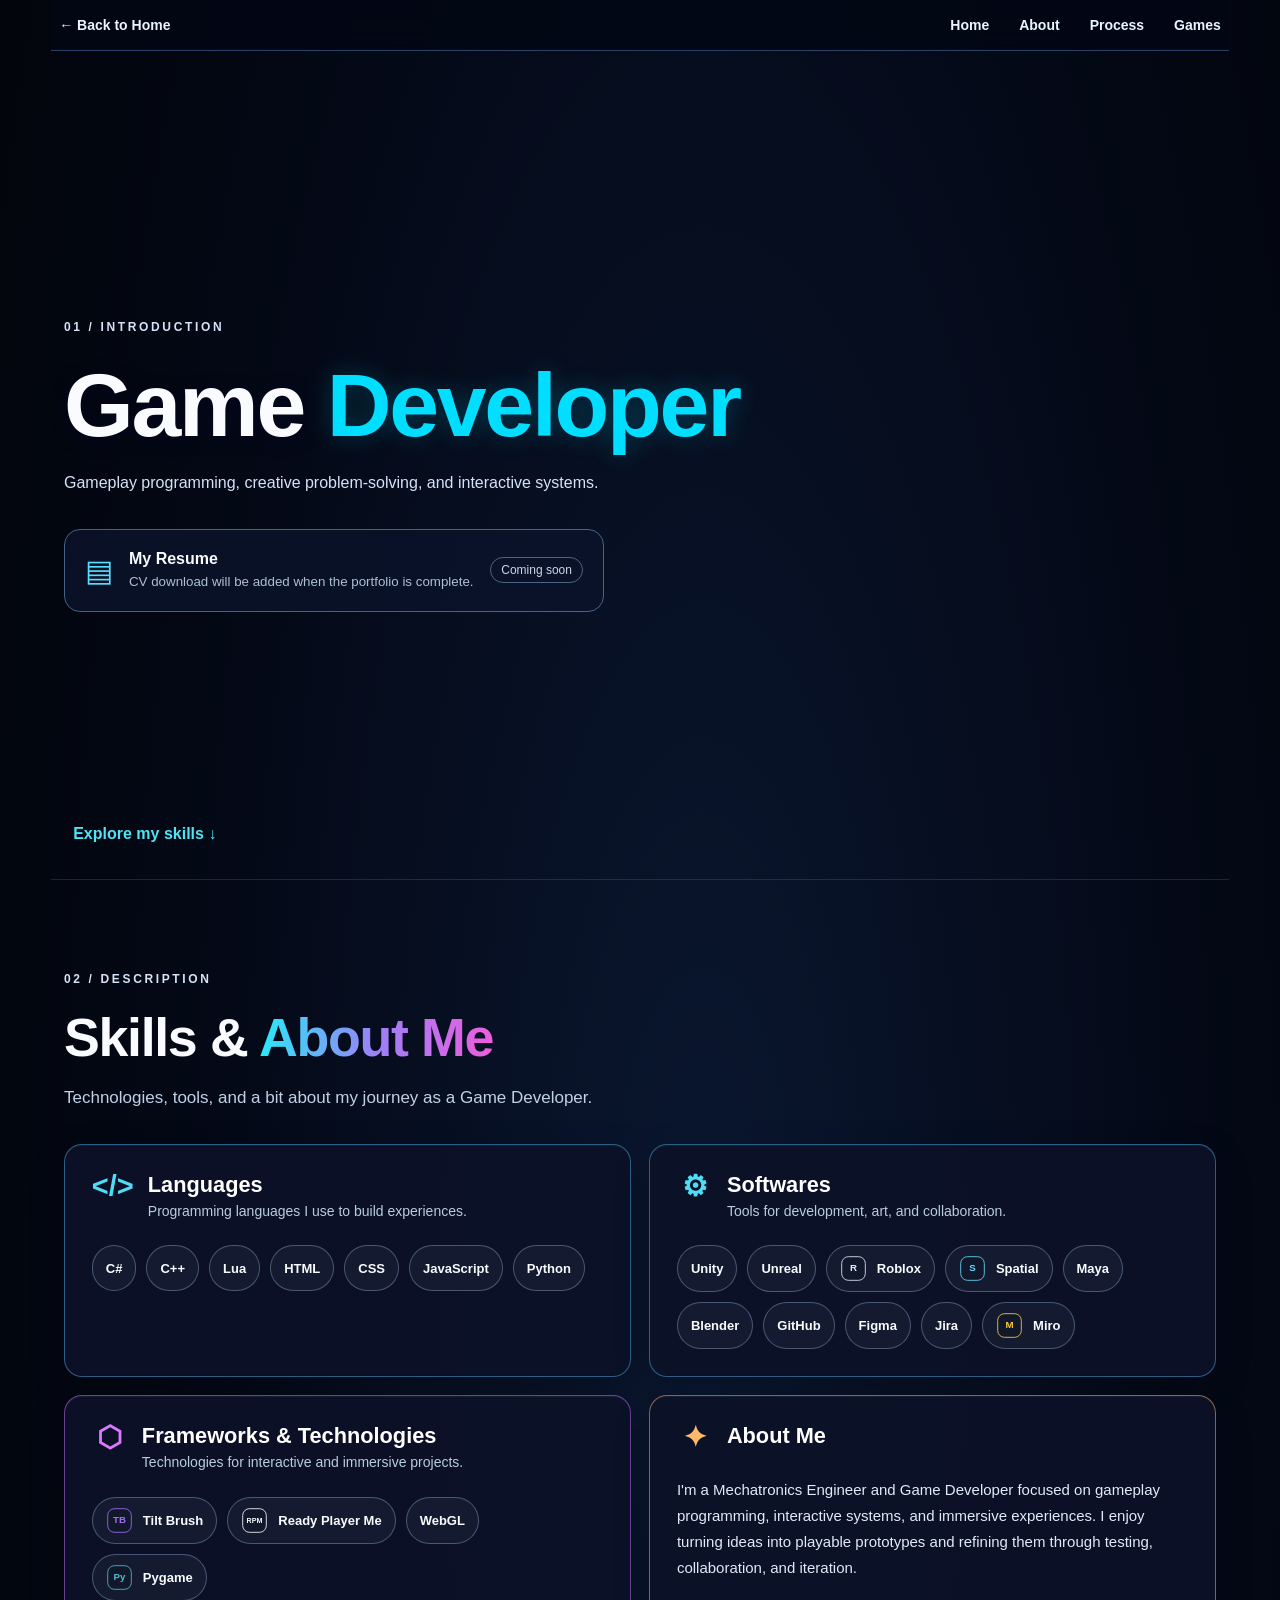
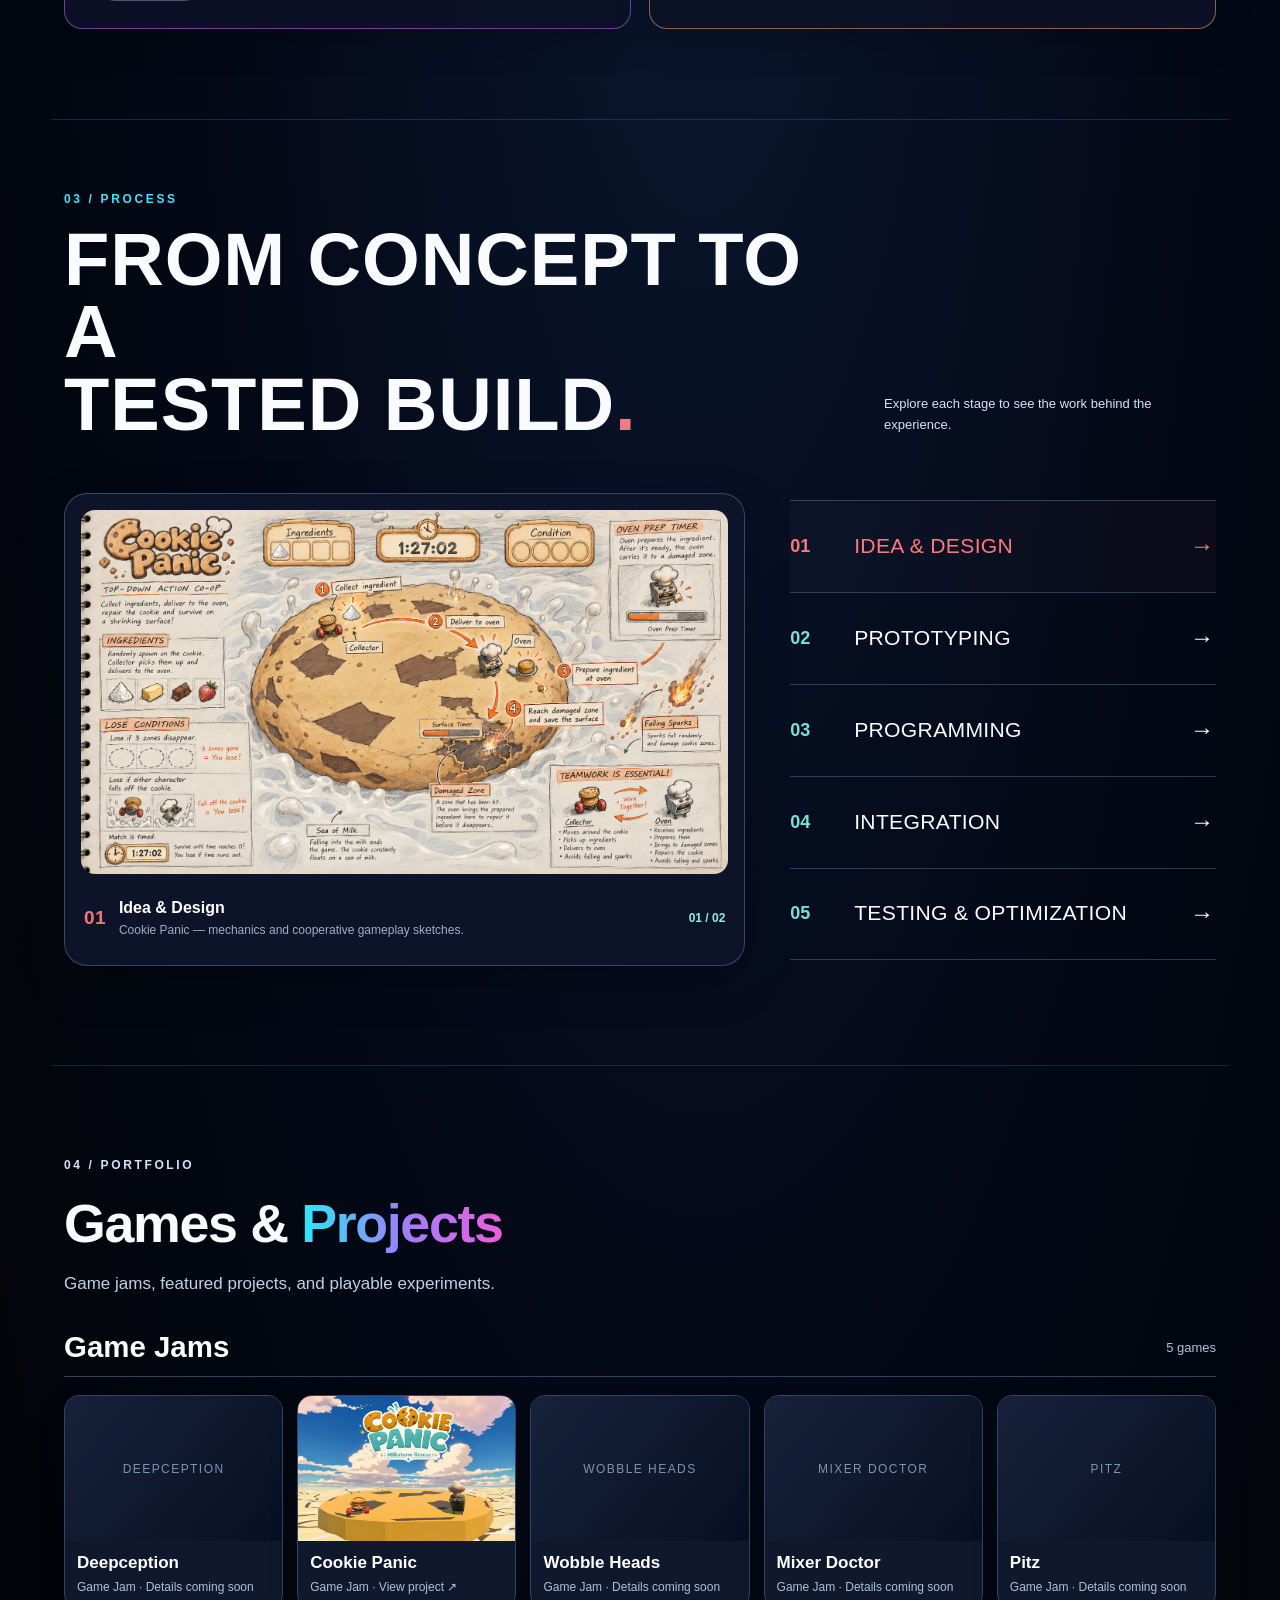
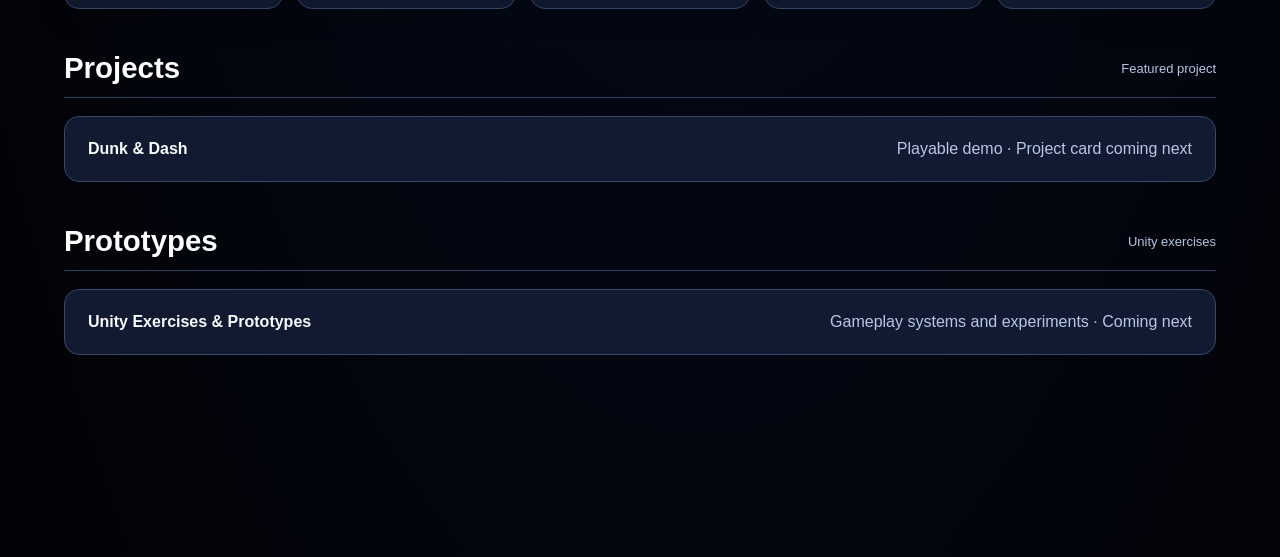
==== game-developer.html @ 6ed49418 "Update games screen" ====
<!doctype html>
<html lang="en"><head>
<meta charset="utf-8"><meta name="viewport" content="width=device-width,initial-scale=1">
<meta name="theme-color" content="#040917"><meta name="description" content="Hamid Riba – game development portfolio, skills and process.">
<title>Game Developer | Hamid Riba</title>
<link rel="stylesheet" href="styles.css">
<link rel="stylesheet" href="game-glitch.css">
<link rel="stylesheet" href="game-sections.css">
<link rel="stylesheet" href="process-showcase.css">
<script defer src="game-glitch.js"></script>
<script defer src="game-sections.js"></script>
<script defer src="process-showcase.js"></script>
<link rel="stylesheet" href="games-modal.css">
<script defer src="games-modal.js"></script>
</head><body class="inner-page game-page">
<canvas id="game-glitch" aria-hidden="true"></canvas>
<main class="inner-container game-inner">
<nav class="game-topnav" aria-label="Page navigation">
<a class="game-back" href="index.html">← Back to Home</a>
<div class="game-topnav-links"><a href="#intro">Home</a><a href="#description">About</a><a href="#process">Process</a><a href="#games">Games</a></div>
</nav>
<section class="game-panel game-intro" id="intro" aria-labelledby="intro-heading">
<div class="reveal"><p class="section-overline">01 / INTRODUCTION</p><h1 id="intro-heading">Game <span class="name-first">Developer</span></h1>
<p>Gameplay programming, creative problem-solving, and interactive systems.</p>
<div class="cv-placeholder" aria-label="Resume coming soon"><span class="cv-icon" aria-hidden="true">▤</span><div><strong>My Resume</strong><small>CV download will be added when the portfolio is complete.</small></div><span class="cv-coming">Coming soon</span></div>
</div><a class="continue-link" href="#description">Explore my skills <span aria-hidden="true">↓</span></a>
</section>
<section class="game-panel game-description" id="description" aria-labelledby="skills-heading">
<div class="section-heading reveal"><p class="section-overline">02 / DESCRIPTION</p><h2 id="skills-heading">Skills &amp; <span>About Me</span></h2><p>Technologies, tools, and a bit about my journey as a Game Developer.</p></div>
<div class="skills-grid">
<article class="skills-card accent-cyan reveal"><header><span class="skills-card-symbol" aria-hidden="true">&lt;/&gt;</span><div><h3>Languages</h3><p>Programming languages I use to build experiences.</p></div></header><div class="skills-chips"><div class="skill-chip"><img loading="lazy" alt="" src="https://cdn.jsdelivr.net/gh/devicons/devicon@latest/icons/csharp/csharp-original.svg" onerror="this.style.display='none'"/><span>C#</span></div>
<div class="skill-chip"><img loading="lazy" alt="" src="https://cdn.jsdelivr.net/gh/devicons/devicon@latest/icons/cplusplus/cplusplus-original.svg" onerror="this.style.display='none'"/><span>C++</span></div>
<div class="skill-chip"><img loading="lazy" alt="" src="https://cdn.jsdelivr.net/gh/devicons/devicon@latest/icons/lua/lua-original.svg" onerror="this.style.display='none'"/><span>Lua</span></div>
<div class="skill-chip"><img loading="lazy" alt="" src="https://cdn.jsdelivr.net/gh/devicons/devicon@latest/icons/html5/html5-original.svg" onerror="this.style.display='none'"/><span>HTML</span></div>
<div class="skill-chip"><img loading="lazy" alt="" src="https://cdn.jsdelivr.net/gh/devicons/devicon@latest/icons/css3/css3-original.svg" onerror="this.style.display='none'"/><span>CSS</span></div>
<div class="skill-chip"><img loading="lazy" alt="" src="https://cdn.jsdelivr.net/gh/devicons/devicon@latest/icons/javascript/javascript-original.svg" onerror="this.style.display='none'"/><span>JavaScript</span></div>
<div class="skill-chip"><img loading="lazy" alt="" src="https://cdn.jsdelivr.net/gh/devicons/devicon@latest/icons/python/python-original.svg" onerror="this.style.display='none'"/><span>Python</span></div></div></article>
<article class="skills-card accent-blue reveal"><header><span class="skills-card-symbol" aria-hidden="true">⚙</span><div><h3>Softwares</h3><p>Tools for development, art, and collaboration.</p></div></header><div class="skills-chips"><div class="skill-chip"><img loading="lazy" alt="" src="https://cdn.jsdelivr.net/gh/devicons/devicon@latest/icons/unity/unity-original.svg" onerror="this.style.display='none'"/><span>Unity</span></div>
<div class="skill-chip"><img loading="lazy" alt="" src="https://cdn.jsdelivr.net/gh/devicons/devicon@latest/icons/unrealengine/unrealengine-original.svg" onerror="this.style.display='none'"/><span>Unreal</span></div>
<div class="skill-chip"><img loading="lazy" alt="" src="assets/skill-icons/roblox.svg" onerror="this.style.display='none'"/><span>Roblox</span></div>
<div class="skill-chip"><img loading="lazy" alt="" src="assets/skill-icons/spatial.svg" onerror="this.style.display='none'"/><span>Spatial</span></div>
<div class="skill-chip"><img loading="lazy" alt="" src="https://cdn.jsdelivr.net/gh/devicons/devicon@latest/icons/maya/maya-original.svg" onerror="this.style.display='none'"/><span>Maya</span></div>
<div class="skill-chip"><img loading="lazy" alt="" src="https://cdn.jsdelivr.net/gh/devicons/devicon@latest/icons/blender/blender-original.svg" onerror="this.style.display='none'"/><span>Blender</span></div>
<div class="skill-chip"><img loading="lazy" alt="" src="https://cdn.jsdelivr.net/gh/devicons/devicon@latest/icons/github/github-original.svg" onerror="this.style.display='none'"/><span>GitHub</span></div>
<div class="skill-chip"><img loading="lazy" alt="" src="https://cdn.jsdelivr.net/gh/devicons/devicon@latest/icons/figma/figma-original.svg" onerror="this.style.display='none'"/><span>Figma</span></div>
<div class="skill-chip"><img loading="lazy" alt="" src="https://cdn.jsdelivr.net/gh/devicons/devicon@latest/icons/jira/jira-original.svg" onerror="this.style.display='none'"/><span>Jira</span></div>
<div class="skill-chip"><img loading="lazy" alt="" src="assets/skill-icons/miro.svg" onerror="this.style.display='none'"/><span>Miro</span></div></div></article>
<article class="skills-card accent-purple reveal"><header><span class="skills-card-symbol" aria-hidden="true">⬡</span><div><h3>Frameworks &amp; Technologies</h3><p>Technologies for interactive and immersive projects.</p></div></header><div class="skills-chips"><div class="skill-chip"><img loading="lazy" alt="" src="assets/skill-icons/tilt-brush.svg" onerror="this.style.display='none'"/><span>Tilt Brush</span></div>
<div class="skill-chip"><img loading="lazy" alt="" src="assets/skill-icons/ready-player-me.svg" onerror="this.style.display='none'"/><span>Ready Player Me</span></div>
<div class="skill-chip"><img loading="lazy" alt="" src="https://cdn.jsdelivr.net/gh/devicons/devicon@latest/icons/webgl/webgl-original.svg" onerror="this.style.display='none'"/><span>WebGL</span></div>
<div class="skill-chip"><img loading="lazy" alt="" src="assets/skill-icons/pygame.svg" onerror="this.style.display='none'"/><span>Pygame</span></div></div></article>
<article class="skills-card accent-orange reveal"><header><span class="skills-card-symbol" aria-hidden="true">✦</span><div><h3>About Me</h3></div></header><p class="about-copy">I'm a Mechatronics Engineer and Game Developer focused on gameplay programming, interactive systems, and immersive experiences. I enjoy turning ideas into playable prototypes and refining them through testing, collaboration, and iteration.</p></article>
</div>
</section>
<section class="game-panel process-panel" id="process" aria-labelledby="process-heading">
  <div class="process-heading reveal">
    <div>
      <p class="section-overline">03 / PROCESS</p>
      <h2 id="process-heading">From Concept to a<br>Tested Build<span class="process-heading-dot">.</span></h2>
    </div>
    <p>Explore each stage to see the work behind the experience.<br><span class="process-mobile-hint">Tap a stage to switch the preview.</span></p>
  </div>
  <div class="process-layout reveal" id="process-showcase">
    <div class="process-screen" aria-label="Process media preview">
      <div class="process-screen-media">
        <img id="process-photo" src="assets/process/idea-design-2.png" alt="Cookie Panic hand-drawn concept sketch with annotated gameplay mechanics" decoding="async">
        <video id="process-video" playsinline muted preload="none" hidden aria-label="Video of the selected development stage"></video>
        <div id="process-media-error" class="process-media-error" role="status" hidden>Unable to load this preview.</div>
      </div>
      <div class="process-screen-footer">
        <span class="process-footer-number" id="process-active-number">01</span>
        <div class="process-footer-info">
          <strong id="process-active-title">Idea &amp; Design</strong>
          <span id="process-active-caption">Cookie Panic — mechanics and cooperative gameplay sketches.</span>
        </div>
        <span class="process-footer-counter" id="process-active-counter" aria-hidden="true">01 / 02</span>
      </div>
    </div>
    <div class="process-stage-list" role="group" aria-label="Development stages">
      <button class="process-stage is-active" data-stage="idea" type="button" aria-pressed="true"><span class="process-stage-number">01</span><span class="process-stage-name">Idea &amp; Design</span><span class="process-arrow" aria-hidden="true">→</span></button>
      <button class="process-stage" data-stage="prototype" type="button" aria-pressed="false"><span class="process-stage-number">02</span><span class="process-stage-name">Prototyping</span><span class="process-arrow" aria-hidden="true">→</span></button>
      <button class="process-stage" data-stage="programming" type="button" aria-pressed="false"><span class="process-stage-number">03</span><span class="process-stage-name">Programming</span><span class="process-arrow" aria-hidden="true">→</span></button>
      <button class="process-stage" data-stage="integration" type="button" aria-pressed="false"><span class="process-stage-number">04</span><span class="process-stage-name">Integration</span><span class="process-arrow" aria-hidden="true">→</span></button>
      <button class="process-stage" data-stage="testing" type="button" aria-pressed="false"><span class="process-stage-number">05</span><span class="process-stage-name">Testing &amp; Optimization</span><span class="process-arrow" aria-hidden="true">→</span></button>
    </div>
  </div>
</section>
<section class="game-panel games-panel" id="games" aria-labelledby="games-heading">
 <div class="section-heading reveal"><p class="section-overline">04 / PORTFOLIO</p><h2 id="games-heading">Games &amp; <span>Projects</span></h2><p>Game jams, featured projects, and playable experiments.</p></div>
 <div class="games-category reveal"><div class="games-category-heading"><h3>Game Jams</h3><span>5 games</span></div>
 <div class="games-card-grid">
 <article class="games-card games-card--placeholder"><div class="games-card-placeholder" aria-hidden="true">DEEPCEPTION</div><h4>Deepception</h4><small>Game Jam · Details coming soon</small></article>
 <button type="button" class="games-card games-card--active" data-open-cookie aria-haspopup="dialog" aria-controls="cookie-modal"><img src="assets/games/cookie-panic-cover.png" alt="Cookie Panic official cover with the collector and oven on a floating cookie" loading="lazy"><span class="games-card-copy"><strong>Cookie Panic</strong><small>Game Jam · View project ↗</small></span></button>
 <article class="games-card games-card--placeholder"><div class="games-card-placeholder" aria-hidden="true">WOBBLE HEADS</div><h4>Wobble Heads</h4><small>Game Jam · Details coming soon</small></article>
 <article class="games-card games-card--placeholder"><div class="games-card-placeholder" aria-hidden="true">MIXER DOCTOR</div><h4>Mixer Doctor</h4><small>Game Jam · Details coming soon</small></article>
 <article class="games-card games-card--placeholder"><div class="games-card-placeholder" aria-hidden="true">PITZ</div><h4>Pitz</h4><small>Game Jam · Details coming soon</small></article>
 </div></div>
 <div class="games-category reveal"><div class="games-category-heading"><h3>Projects</h3><span>Featured project</span></div><div class="games-soon-card"><strong>Dunk &amp; Dash</strong><span>Playable demo · Project card coming next</span></div></div>
 <div class="games-category reveal"><div class="games-category-heading"><h3>Prototypes</h3><span>Unity exercises</span></div><div class="games-soon-card"><strong>Unity Exercises &amp; Prototypes</strong><span>Gameplay systems and experiments · Coming next</span></div></div>
</section>
</main>
<dialog id="cookie-modal" class="cookie-modal" aria-labelledby="cookie-modal-title">
  <div class="cookie-modal-body">
    <button type="button" class="cookie-close" data-cookie-close aria-label="Close Cookie Panic details">×</button>
    <div class="cookie-modal-grid">
      <div class="cookie-media-column">
        <div class="cookie-media-stage"><img id="cookie-cover" src="assets/games/cookie-panic-cover.png" alt="Cookie Panic official game cover"><video id="cookie-player" controls playsinline preload="none" hidden></video></div>
        <div class="cookie-media-picker" aria-label="Cookie Panic media">
          <button type="button" class="cookie-media-option is-selected" data-cookie-media="cover" aria-pressed="true" aria-label="Show Cookie Panic cover"><span class="cookie-thumb-image"><img src="assets/games/cookie-panic-cover.png" alt="" loading="lazy"><span class="cookie-thumb-pill">IMAGE</span></span><span class="cookie-thumb-label">Cover <span aria-hidden="true">↗</span></span></button>
          <button type="button" class="cookie-media-option" data-cookie-media="1" aria-pressed="false" aria-label="Play Cookie Panic gameplay video 1"><span class="cookie-thumb-image"><img src="assets/games/cookie-panic-gameplay-1-thumb.jpg" alt="" loading="lazy"><span class="cookie-thumb-play" aria-hidden="true">▶</span><span class="cookie-thumb-pill">VIDEO 01</span></span><span class="cookie-thumb-label">Gameplay 1 <span aria-hidden="true">↗</span></span></button>
          <button type="button" class="cookie-media-option" data-cookie-media="2" aria-pressed="false" aria-label="Play Cookie Panic gameplay video 2"><span class="cookie-thumb-image"><img src="assets/games/cookie-panic-gameplay-2-thumb.jpg" alt="" loading="lazy"><span class="cookie-thumb-play" aria-hidden="true">▶</span><span class="cookie-thumb-pill">VIDEO 02</span></span><span class="cookie-thumb-label">Gameplay 2 <span aria-hidden="true">↗</span></span></button>
        </div>
      </div>
      <div class="cookie-detail-column">
        <span class="cookie-type">Game Jam · Cooperative Game</span>
        <h2 id="cookie-modal-title">Cookie <span>Panic</span></h2>
        <div class="cookie-detail-group"><h3>Overview</h3><p>A cooperative game where two characters collect ingredients, prepare repairs, and protect a floating cookie from collapsing before time runs out.</p></div>
        <div class="cookie-detail-group"><h3>My Contributions</h3><ul>
           <li>Designed the core gameplay, mechanics, rules, and development workflow.</li>
           <li>Programmed all gameplay systems in Unity using C#, including player interactions, item spawning, repairs, timers, and UI.</li>
           <li>Integrated 3D assets and implemented the complete playable experience.</li>
        </ul></div>
        <div class="cookie-detail-group"><h3>Tools &amp; Technologies</h3><div class="cookie-tags"><span>Unity</span><span>C#</span><span>Game Design</span><span>Gameplay Programming</span><span>Systems Design</span><span>Asset Integration</span></div></div>
        <a class="cookie-play-link" href="https://eduardo-riba.itch.io/cookie-panic" target="_blank" rel="noopener noreferrer" aria-label="Play Cookie Panic on itch.io (opens a new tab)"><span aria-hidden="true">▶</span> Play on itch.io <span aria-hidden="true">↗</span></a>
      </div>
    </div>
  </div>
</dialog>
</body></html>
---- styles.css ----
:root {
  color-scheme: dark;
  --ink: #f9fbff;
  --cyan: #02deff;
  --pink: #fa4ac6;
  --base: #06112d;
  --canvas-bg: url("assets/fondo.png");
}
* { box-sizing: border-box; }
html { scroll-behavior: smooth; }
body { margin: 0; background: var(--base); color: var(--ink); font-family: "Segoe UI", Inter, Arial, Helvetica, sans-serif; }
a { color: inherit; }
a:focus-visible { outline: 3px solid white; outline-offset: 5px; }
.hero { min-height: 100vh; min-height: 100svh; isolation: isolate; position: relative; overflow: hidden; display: grid; align-items: center; }
.scene-background, .scene-overlay, #portal-particles { position: absolute; inset: 0; width: 100%; height: 100%; pointer-events: none; }
.scene-background { z-index: -3; background-image: var(--canvas-bg); background-size: cover; background-position: 50% 50%; background-repeat: no-repeat; }
.scene-overlay { z-index: -2; background: linear-gradient(90deg, rgba(1,9,30,.30) 0%,rgba(2,9,32,.18) 41%, rgba(4,14,46,.08) 70%, transparent 100%); }
#portal-particles { z-index: -1; }
.hero-content { position: relative; width: min(100%, 1700px); margin: auto; display: grid; grid-template-columns: minmax(310px, 35%) minmax(360px, 1fr); gap: clamp(4px,1.2vw,28px); align-items: center; padding: 4rem clamp(32px,4vw,82px) 4.3rem; }
.profile-section { justify-self: start; align-self: center; text-align: center; width: min(100%, 520px); transform: translateY(-12px); }
.profile-art { display: block; height: auto; width: 100%; filter: drop-shadow(0 15px 20px rgba(0, 3, 20, .24)); }
.profile-role { font-size: clamp(17px, 1.35vw, 24px); font-weight: 550; letter-spacing: .07em; color: #f7fbff; text-shadow: 0 2px 16px rgba(0, 0, 24, .95),0 1px 3px #08112e; margin: -2.5% 0 0; }
.intro-section { width: max-content; max-width: min(100%, 760px); justify-self: start; margin: -20px 0 0 clamp(0px,1vw,20px); filter: drop-shadow(0 2px 13px rgba(0,6,35,.28)); }
h1 { margin: 0; line-height: 1.04; font-size: clamp(42px, 4.2vw, 76px); font-weight: 800; letter-spacing: -.03em; text-shadow: 0 3px 16px rgba(0,6,36,.58); }
h1 span { display: block; }
h1 .greeting { font-size: .83em; letter-spacing: -.035em; margin-bottom: .06em; }
h1 .name { white-space: nowrap; }
h1 .name-first, h1 .name-last { display: inline; }
.name-first { color: var(--cyan); text-shadow: 0 0 23px rgba(0,229,255,.24), 0 2px 12px rgba(0,7,32,.5); }
.name-last { color: var(--pink); text-shadow: 0 0 23px rgba(255,73,200,.25), 0 2px 12px rgba(0,7,32,.5); }
.tagline { font-size: clamp(16px, 1.25vw, 21px); letter-spacing: .005em; font-weight: 450; margin: 16px 0 28px; max-width: 550px; text-wrap: balance; text-shadow: 0 2px 12px rgba(0,5,30,.85); }
.specialty-links { display: flex; align-items: center; flex-wrap: wrap; gap: 14px; }
.specialty-button { display: inline-flex; align-items: center; justify-content: center; gap: 10px; padding: 13px 21px; min-height: 54px; min-width: 184px; text-align: center; border: 2px solid; border-radius: 999px; text-decoration: none; font-size: clamp(15px, 1.06vw, 18px); font-weight: 650; background: rgba(5,13,51,.55); transition: transform .2s ease, box-shadow .2s ease, background .2s ease; backdrop-filter: blur(6px); -webkit-backdrop-filter: blur(6px); }
.specialty-button:hover { transform: translateY(-3px); background: rgba(17,16,62,.86); }
.game-button { border-color: var(--cyan); box-shadow: inset 0 0 12px rgba(0,215,255,.16), 0 0 16px rgba(0,222,255,.5); }
.game-button:hover { box-shadow: 0 0 28px rgba(0,222,255,.75); }
.xr-button { border-color: var(--pink); box-shadow: inset 0 0 12px rgba(250,74,198,.15),0 0 15px rgba(250,74,198,.45); }
.xr-button:hover { box-shadow: 0 0 28px rgba(250,74,198,.75); }
.external-arrow { font-size: 17px; opacity: .85; font-weight: 400; }
.contact-links { display: flex; align-items: center; gap: 0; margin: 11px 0 0 -8px; }
.icon-link { display: grid; place-items: center; height: 78px; width: 78px; position: relative; transition: transform .2s ease, filter .2s ease; }
.icon-link:hover { transform: translateY(-4px) scale(1.07); filter: brightness(1.12); }
.icon-link img { display: block; width: 100%; height: 100%; object-fit: contain; }
.email-tooltip { position: absolute; top: 90%; left: 50%; transform: translateX(-50%) translateY(-5px); pointer-events: none; opacity: 0; font-size: 12px; letter-spacing: .02em; white-space: nowrap; border: 1px solid rgba(255,255,255,.22); background: rgba(3,8,30,.9); box-shadow: 0 4px 18px rgba(0,0,0,.3); padding: 5px 9px; border-radius: 7px; transition: opacity .18s,transform .18s; }
.email-link:hover .email-tooltip, .email-link:focus-visible .email-tooltip { opacity: 1; transform: translateX(-50%) translateY(0); }
.scene-credit { position:absolute; bottom:20px; left: clamp(32px,4vw,82px); font-weight: 600; font-size: 10px; letter-spacing: .28em; color: rgba(228,242,255,.57); text-shadow: 0 1px 5px #031031; pointer-events:none; }
.scene-credit span { color: var(--pink); margin: 0 8px; }
/* Dedicated Game Developer and XR Developer pages */
.inner-page { min-height:100svh; position:relative; isolation:isolate; overflow:hidden; }
.inner-page::before { content:""; position:fixed; inset:0; z-index:-2; background: linear-gradient(110deg,rgba(2,7,26,.87),rgba(3,10,35,.83) 63%,rgba(3,14,40,.6)), var(--canvas-bg) center/cover no-repeat; }
.inner-container { max-width:1130px; margin:0 auto; padding: 30px 28px 88px; }
.inner-nav { display:flex; justify-content:space-between; align-items:center; gap:20px; }
.back-link { text-decoration:none; color:#fff; font-weight:600; padding:12px 0; }
.back-link:hover { color:var(--cyan); }
.mini-brand { font-weight:750; letter-spacing:.06em; color:#eef8ff; }
.section-hero { margin-top: clamp(70px,11vh,130px); max-width:840px; }
.eyebrow { font-weight:760; font-size:13px; text-transform:uppercase; letter-spacing:.22em; color:var(--cyan); }
.xr-page .eyebrow { color:var(--pink); }
.section-hero h1 { margin: 14px 0 18px; font-size: clamp(48px,7vw,94px); }
.section-hero p { color:#dbe6f8; font-size:clamp(17px,2.2vw,23px); max-width:780px; line-height:1.6; }
.project-grid { display:grid; grid-template-columns:repeat(3,1fr); gap:20px; margin-top:54px; }
.project-card { min-height:225px; display:flex; flex-direction:column; padding:25px; background: rgba(9,21,61,.72); border:1px solid rgba(180,216,255,.21); border-radius:18px; box-shadow:0 16px 50px rgba(0,0,0,.18); backdrop-filter: blur(8px); }
.project-card h2 { font-size:24px; margin:0 0 12px; }
.project-card p { line-height:1.65; color:#d2def0; font-size:15px; margin:0 0 18px; }
.project-card a { color:var(--cyan); margin-top:auto; font-weight:650; text-decoration:none; }
.project-card a:hover { text-decoration:underline; }
.project-card.xr-card a { color:var(--pink); }
.inner-note { padding: 28px 0 0; color: #bdcce0; font-size:14px; }
@media (min-width:1700px) { .hero-content { transform:translateX(-22px); } }
@media (max-width:1050px) {
  .hero-content { grid-template-columns:minmax(270px,44%) minmax(310px,1fr); padding-inline:30px; }
  .intro-section { margin-left:0; }
  h1 { font-size:clamp(39px,5vw,60px); }
  .profile-role { font-size:18px; }
  .specialty-button { min-width: 154px; padding:11px 16px; }
}
@media (max-width:740px) {
  .hero { min-height: 100svh; }
  .scene-background { background-position: 100% 50%; }
  .scene-overlay { background:linear-gradient(180deg,rgba(1,5,26,.36),rgba(1,7,29,.58) 54%,rgba(1,7,29,.64) 100%); }
  .hero-content { width:100%; min-height: 100svh; padding: 34px 18px 56px; display:flex; flex-direction:column; align-items:center; justify-content:center; gap:12px; }
  .profile-section { width: min(80vw,350px); margin:0 auto; transform:none; }
  .profile-role { margin: -3px 0 0; font-size:clamp(15px,3vw,19px); }
  .intro-section { margin: 8px auto 0; width:100%; text-align:center; }
  h1 { font-size:clamp(36px,8.5vw,55px); }
  .tagline { font-size:clamp(14px,3.8vw,17px); margin:12px auto 20px; max-width:420px; }
  .specialty-links { justify-content:center; gap:10px; }
  .specialty-button { min-width: 140px; min-height:48px; padding:10px 12px; font-size:14px; }
  .contact-links { justify-content:center; margin: 13px auto 0; }
  .icon-link { height:76px; width:76px; }
  .scene-credit { display:none; }
  .project-grid { grid-template-columns:1fr; }
  .section-hero { margin-top: 65px; }
}
@media (max-height:730px) and (min-width:741px) {
  .hero-content { padding-block:2rem; }
  .profile-section { max-width: min(40vh,440px); }
  .profile-role { font-size:16px; }
  h1 { font-size:clamp(36px,4vw,62px); }
}
@media (max-width:365px) {
  .profile-section { width:75vw; }
  .specialty-button { min-width:131px; font-size:13px; }
  .intro-section h1 { font-size:34px; }
}
@media (prefers-reduced-motion:reduce) {
  *, *::before, *::after { animation-duration:.001ms !important; transition-duration:.001ms !important; scroll-behavior:auto !important; }
}


/* Portrait depth: the image file and its transparency stay unchanged. */
@media (hover: hover) and (pointer: fine) and (prefers-reduced-motion: no-preference) {
  .profile-section { perspective: 1050px; perspective-origin: center 48%; }
  .profile-art {
    transform: rotateX(var(--portrait-x, 0deg)) rotateY(var(--portrait-y, 0deg)) translateZ(var(--portrait-z, 0px));
    transform-style: preserve-3d;
    transform-origin: center center;
    will-change: transform;
  }
  .profile-section:hover .profile-art {
    filter: drop-shadow(var(--portrait-shadow-x, 0px) 20px 25px rgba(0, 3, 20, .38));
  }
}

/* 3D motion control appears only on touch devices with available sensors. */
.motion-controls { display: none; flex-direction: column; align-items: center; gap: 5px; margin-top: 12px; }
.motion-controls[hidden] { display: none !important; }
.motion-toggle {
  border: 1px solid rgba(66,225,255,.78);
  color: #fff;
  border-radius: 999px;
  padding: 9px 16px;
  background: rgba(3,12,44,.78);
  box-shadow: 0 0 10px rgba(0,220,255,.18);
  font: inherit;
  font-size: 13px;
  cursor: pointer;
  -webkit-tap-highlight-color: transparent;
}
.motion-toggle[aria-pressed="true"] { border-color: var(--pink); box-shadow: 0 0 12px rgba(250,74,198,.28); }
.motion-status { font-size: 11px; line-height: 1.3; margin: 1px 0 0; color: #dceafa; text-shadow: 0 1px 5px #05102b; max-width: 265px; }
@media (hover: none) and (pointer: coarse) and (prefers-reduced-motion: no-preference) {
  .motion-controls:not([hidden]) { display: flex; }
  .profile-section { perspective: 1050px; perspective-origin: center 48%; }
  .profile-art {
    transform: rotateX(var(--portrait-x,0deg)) rotateY(var(--portrait-y,0deg)) translateZ(var(--portrait-z,0px));
    transform-style: preserve-3d;
    transform-origin: center center;
    will-change: transform;
  }
}
---- game-glitch.css ----
body.game-page,
body.xr-page {
    background: radial-gradient(
        ellipse at 55% 35%,
        #0a1730 0%,
        #040917 48%,
        #010204 100%
    );
}

body.game-page.inner-page::before,
body.xr-page.inner-page::before {
    content: none;
}

body.game-page #game-glitch,
body.xr-page #game-glitch {
    position: fixed;
    inset: 0;
    width: 100%;
    height: 100%;
    pointer-events: none;
    z-index: 0;
}

body.game-page > .inner-container,
body.xr-page > .inner-container {
    position: relative;
    z-index: 1;
}

@media (prefers-reduced-motion: reduce) {
    body.game-page #game-glitch,
    body.xr-page #game-glitch {
        display: none;
    }
}

body.game-page,
body.xr-page {
    isolation: isolate;
}

body.game-page #game-glitch,
body.xr-page #game-glitch {
    position: fixed;
    inset: 0;
    z-index: 0;
    pointer-events: none;
}

body.game-page > .inner-container,
body.xr-page > .inner-container {
    position: relative;
    z-index: 1;
}

body.game-page .inner-container,
body.xr-page .inner-container {
    mix-blend-mode: normal;
}
---- game-sections.css ----
/* Game Developer only: existing shared glitch and homepage styles are preserved. */
.game-page .game-inner{max-width:1480px;padding:0 clamp(16px,4vw,56px) 70px;}
.game-page .game-topnav{position:sticky;top:0;z-index:12;display:flex;align-items:center;justify-content:space-between;gap:16px;padding:17px 8px;background:rgba(3,7,21,.89);border-bottom:1px solid #2b4268;backdrop-filter:blur(12px);flex-wrap:wrap;}
.game-page .game-topnav a{color:#e9f6ff;font-weight:650;font-size:14px;text-decoration:none;}
.game-page .game-topnav a:hover{color:#4be0fa;}
.game-page .game-topnav-links{display:flex;gap:clamp(10px,2.5vw,30px);align-items:center;}
.game-page .game-panel{position:relative;min-height:92svh;padding:clamp(75px,10vh,118px) clamp(5px,1vw,22px);scroll-margin-top:76px;}
.game-page .game-panel + .game-panel{border-top:1px solid rgba(96,176,220,.2);}
.game-page .section-overline{letter-spacing:.22em;text-transform:uppercase;color:#48e0fa;font-size:12px;font-weight:750;margin:0 0 18px;}
.game-page .game-panel h1,.game-page .game-panel h2{line-height:1.1;letter-spacing:-.025em;margin:0 0 14px;color:#fafbff;font-weight:800;}
.game-page .game-panel h1{font-size:clamp(44px,7vw,96px);}
.game-page .game-panel h2{font-size:clamp(35px,4.2vw,66px);}
.game-page .game-panel > div > p,.game-page .future-panel p{line-height:1.65;color:#d6e2f8;}
.game-page .game-intro{display:flex;justify-content:center;flex-direction:column;}
.game-page .game-intro > div{max-width:800px;}
.game-page .cv-placeholder{margin-top:32px;display:flex;align-items:center;gap:16px;background:rgba(11,19,43,.86);border:1px solid #466287;border-radius:16px;padding:20px;max-width:540px;}
.game-page .cv-placeholder strong,.game-page .cv-placeholder small{display:block;}
.game-page .cv-placeholder small{margin-top:5px;color:#adbed7;line-height:1.4;}
.game-page .cv-icon{font-size:30px;color:#58dfff;}
.game-page .cv-coming{font-size:12px;margin-left:auto;white-space:nowrap;border:1px solid #4f627f;border-radius:15px;padding:5px 10px;color:#cad7e8;}
.game-page .continue-link{position:absolute;bottom:36px;left:22px;color:#4fe4f5;text-decoration:none;font-weight:650;}
.game-page .section-heading{margin-bottom:32px;}
.game-page .section-heading h2 span{background:linear-gradient(90deg,#28eaf7,#9c80f8,#ee5ddd);color:transparent;background-clip:text;-webkit-background-clip:text;}
.game-page .section-heading > p:last-child{color:#c0d1e6;font-size:17px;}
.game-page .skills-grid{display:grid;grid-template-columns:repeat(2,minmax(0,1fr));gap:18px;}
.game-page .skills-card{position:relative;padding:clamp(18px,2.1vw,28px);border-radius:18px;background:rgba(12,18,40,.94);border:1px solid rgba(88,185,245,.46);box-shadow:inset 0 1px 0 rgba(255,255,255,.05),0 12px 36px rgba(0,0,0,.2);min-width:0;}
.game-page .skills-card.accent-purple{border-color:rgba(203,116,255,.5);}
.game-page .skills-card.accent-orange{border-color:rgba(255,175,112,.52);}
.game-page .skills-card header{display:flex;gap:14px;align-items:flex-start;margin-bottom:24px;}
.game-page .skills-card-symbol{display:inline-flex;align-items:center;justify-content:center;flex:0 0 36px;color:#50dcf4;font-size:29px;font-weight:800;line-height:1;}
.game-page .accent-purple .skills-card-symbol{color:#da79ff;}.game-page .accent-orange .skills-card-symbol{color:#ffb968;}
.game-page .skills-card h3{margin:0 0 4px;color:#fff;font-size:clamp(20px,1.7vw,26px);}
.game-page .skills-card header p{margin:0;color:#b8cce2;font-size:14px;line-height:1.4;}
.game-page .skills-chips{display:flex;flex-wrap:wrap;gap:10px;}
.game-page .skill-chip{display:inline-flex;align-items:center;gap:10px;padding:9px 13px;border-radius:999px;border:1px solid rgba(159,185,225,.38);background:#141b30;color:#f8fbff;white-space:nowrap;font-size:13px;font-weight:650;min-height:46px;}
.game-page .skill-chip img{width:27px;height:27px;object-fit:contain;flex:0 0 27px;}
.game-page .about-copy{font-size:clamp(15px,1.15vw,18px);line-height:1.72;color:#dfebf9;margin:0;max-width:58ch;}
.game-page .future-panel{min-height:80svh;display:flex;align-items:center;}
.game-page .future-panel h2{font-size:clamp(30px,4.3vw,62px);}
.game-page .pending-design{opacity:.64;font-style:italic;font-size:14px;}
/* Reveal on scroll, with fallback visible if JS does not load. */
.game-page.has-reveal .reveal{opacity:0;transform:translateY(28px);transition:opacity .7s ease,transform .7s cubic-bezier(.22,1,.36,1);}
.game-page.has-reveal .reveal.is-visible{opacity:1;transform:none;}
.game-page .skills-card:nth-child(2){transition-delay:.08s;}.game-page .skills-card:nth-child(3){transition-delay:.12s;}.game-page .skills-card:nth-child(4){transition-delay:.17s;}
@media(max-width:900px){.game-page .skills-grid{grid-template-columns:1fr;}.game-page .game-panel{min-height:unset;padding-block:70px 95px;}.game-page .game-intro{min-height:90svh;}.game-page .skills-card{padding:20px;}}
@media(max-width:520px){.game-page .game-topnav{justify-content:center;padding:12px 4px;}.game-page .game-topnav-links{width:100%;justify-content:space-around;}.game-page .game-topnav a{font-size:12px;}.game-page .cv-placeholder{align-items:flex-start;}.game-page .cv-coming{margin-left:0;}.game-page .skill-chip{font-size:12px;padding:8px 10px;min-height:42px;}.game-page .skill-chip img{width:24px;height:24px;flex-basis:24px;}}
@media(prefers-reduced-motion:reduce){.game-page.has-reveal .reveal{opacity:1;transform:none;transition:none;}}


html {
    scroll-behavior: smooth;
}

body.game-page.inner-page {
    overflow-x: clip;
    overflow-y: visible;
    min-height: 100vh;
    min-height: 100svh;
}

.game-page .game-panel {
    height: auto;
    max-height: none;
    overflow: visible;
}

.game-page .inner-container,
.game-page .game-panel,
.game-page .skills-grid,
.game-page .skills-card {
    touch-action: pan-y;
}

.game-page {
    scroll-snap-type: none;
}
---- process-showcase.css ----
/* Section 3 - isolated process showcase styles; no edits to homepage or XR */
/* Fix global inner-page overflow blocking normal touch/mouse wheel scrolling. */
body.game-page.inner-page{overflow-x:clip;overflow-y:visible;}
.game-page .game-panel{overflow:visible;}
.game-page .process-panel{display:block;min-height:min(92svh,860px);padding-top:clamp(70px,8vh,110px);padding-bottom:clamp(85px,11vh,150px);}
.game-page .process-heading{display:flex;align-items:flex-end;justify-content:space-between;gap:24px;margin-bottom:clamp(28px,4vw,52px);}
.game-page .process-heading h2{font-family:Impact,"Arial Narrow","Segoe UI",sans-serif;font-stretch:condensed;font-size:clamp(45px,5.8vw,90px);line-height:.98;letter-spacing:.012em;font-weight:850;text-transform:uppercase;margin:0;}
.game-page .process-heading-dot{color:#f37a83;}
.game-page .process-heading>p{max-width:345px;line-height:1.65;margin:0 0 6px;color:#bac9df;font-size:clamp(13px,1vw,16px);}
.game-page .process-mobile-hint{display:none;}
.game-page .process-layout{display:grid;grid-template-columns:minmax(0,1.6fr) minmax(285px,1fr);gap:clamp(18px,3.5vw,54px);align-items:stretch;}
.game-page .process-screen{border:1px solid rgba(117,146,199,.42);background:#0d1328;border-radius:23px;padding:clamp(12px,1.25vw,21px);min-width:0;display:flex;flex-direction:column;box-shadow:0 16px 45px rgba(0,0,0,.26);}
.game-page .process-screen-media{position:relative;overflow:hidden;border-radius:14px;background:radial-gradient(circle at center,#1b2339,#090e19);aspect-ratio:16/9;display:grid;place-items:center;isolation:isolate;}
.game-page .process-screen-media img,.game-page .process-screen-media video{display:block;width:100%;height:100%;object-fit:contain;position:absolute;inset:0;}
.game-page .process-screen-media [hidden]{display:none !important;}
.game-page .process-media-error{position:relative;text-align:center;background:rgba(2,7,22,.85);padding:20px;border-radius:10px;color:#dce8ff;}
.game-page .process-screen-footer{min-height:75px;padding:16px 3px 3px;display:flex;align-items:center;gap:13px;}
.game-page .process-footer-number{color:#f2757a;font-size:19px;font-weight:850;letter-spacing:.02em;}
.game-page .process-footer-info{display:flex;flex-direction:column;gap:5px;flex:1;min-width:0;}
.game-page .process-footer-info strong{font-size:clamp(16px,1.15vw,20px);color:#fff;}
.game-page .process-footer-info span{font-size:12px;line-height:1.35;color:#9daec8;}
.game-page .process-footer-counter{color:#8deee8;font-variant-numeric:tabular-nums;font-weight:750;font-size:12px;white-space:nowrap;}
.game-page .process-stage-list{display:flex;flex-direction:column;justify-content:center;min-width:0;}
.game-page .process-stage{appearance:none;border:none;border-top:1px solid rgba(169,183,225,.28);background:transparent;color:#f9fbff;min-height:92px;width:100%;padding:19px 2px 19px 0;display:grid;grid-template-columns:46px 1fr 25px;align-items:center;gap:18px;text-align:left;cursor:pointer;transition:background-color .2s ease,color .2s ease;}
.game-page .process-stage:last-child{border-bottom:1px solid rgba(169,183,225,.28);}
.game-page .process-stage-number{color:#78dfd8;font-weight:850;font-size:18px;}
.game-page .process-stage-name{font-family:Impact,"Arial Narrow","Segoe UI",sans-serif;font-size:clamp(20px,1.65vw,29px);line-height:1.15;text-transform:uppercase;letter-spacing:.015em;}
.game-page .process-arrow{justify-self:end;font-size:24px;font-weight:350;}
.game-page .process-stage:hover,.game-page .process-stage.is-active{color:#fc7a7e;background:linear-gradient(90deg,rgba(37,48,77,.13),rgba(218,90,135,.04));}
.game-page .process-stage.is-active .process-stage-number,.game-page .process-stage:hover .process-stage-number{color:#fc7a7e;}
.game-page .process-stage:focus-visible{outline:2px solid #48e0fa;outline-offset:-2px;border-radius:3px;}
@media(max-width:930px){
 .game-page .process-heading{align-items:flex-start;flex-direction:column;gap:12px;}
 .game-page .process-heading>p{max-width:none;}
 .game-page .process-layout{grid-template-columns:1fr;gap:16px;}
 .game-page .process-stage-list{order:-1;display:flex;flex-direction:row;overflow-x:auto;max-width:100%;padding-bottom:8px;gap:10px;scrollbar-width:thin;scrollbar-color:#334462 transparent;}
 .game-page .process-stage{flex:0 0 auto;width:auto;min-height:48px;padding:11px 13px;border:1px solid rgba(150,180,225,.32)!important;border-radius:999px;grid-template-columns:auto auto;gap:10px;background:#11192f;white-space:nowrap;}
 .game-page .process-stage-name{font:650 13px/1.2 "Segoe UI",Arial,sans-serif;text-transform:none;}
 .game-page .process-stage-number{font-size:12px;}
 .game-page .process-arrow{display:none;}
 .game-page .process-mobile-hint{display:inline;}
}
@media(max-width:520px){
 .game-page .process-heading h2{font-size:clamp(34px,9vw,50px);}
 .game-page .process-screen{padding:9px;border-radius:15px;}
 .game-page .process-screen-media{border-radius:10px;}
 .game-page .process-footer-info span{font-size:11px;}
 .game-page .process-screen-footer{gap:9px;padding:12px 4px 6px;min-height:73px;}
 .game-page .process-footer-number{font-size:16px;}
}
@media(prefers-reduced-motion:reduce){
 .game-page .process-stage{transition:none;}
}
---- games-modal.css ----
/* Cookie Panic modal prototype. Applies to Game Developer only. */
.game-page .games-panel{display:block;min-height:unset;}
.game-page .games-category{margin:26px 0 42px;}
.game-page .games-category-heading{display:flex;justify-content:space-between;align-items:center;gap:16px;border-bottom:1px solid #34415f;margin-bottom:18px;padding-bottom:12px;}
.game-page .games-category-heading h3{margin:0;color:white;font-size:clamp(22px,2.3vw,34px);}
.game-page .games-category-heading span{color:#b1c5df;font-size:13px;}
.game-page .games-card-grid{display:grid;grid-template-columns:repeat(5,minmax(0,1fr));gap:14px;}
.game-page .games-card{appearance:none;font:inherit;text-align:left;min-width:0;overflow:hidden;border:1px solid #344564;border-radius:15px;background:#10182d;color:white;padding:0;display:flex;flex-direction:column;box-shadow:0 10px 28px #0003;}
.game-page button.games-card{cursor:pointer;transition:transform .2s ease,border-color .2s ease,box-shadow .2s ease;}
.game-page button.games-card:hover,.game-page button.games-card:focus-visible{transform:translateY(-4px);border-color:#e36ad3;box-shadow:0 0 22px #dc55d448;}
.game-page .games-card>img,.game-page .games-card-placeholder{height:145px;width:100%;object-fit:cover;display:grid;place-items:center;background:linear-gradient(130deg,#17213b,#071022);}
.game-page .games-card-placeholder{font-size:12px;color:#7e93b7;letter-spacing:.12em;text-align:center;padding:12px;}
.game-page .games-card>h4,.game-page .games-card-copy{display:block;margin:12px 12px 0;font-size:17px;}
.game-page .games-card>small,.game-page .games-card-copy small{display:block;color:#abc1db;font-size:12px;margin:7px 12px 14px;}
.game-page .games-card-copy strong{display:block;}
.game-page .games-card-copy small{margin:7px 0 14px;}
.game-page .games-soon-card{padding:23px;border-radius:15px;border:1px solid #384869;background:#111a31;display:flex;flex-wrap:wrap;gap:10px;justify-content:space-between;}
.game-page .games-soon-card span{color:#b7c8df;}
.cookie-modal{color:#f8faff;box-sizing:border-box;position:fixed;width:min(1180px,calc(100% - 32px));max-width:1180px;max-height:calc(100dvh - 30px);padding:0;border:1px solid #36cfea;border-radius:21px;background:#0c1328;box-shadow:0 0 0 1px #dd64e355,0 30px 90px #000b;overflow:auto;overscroll-behavior:contain;}
.cookie-modal::backdrop{background:rgba(1,4,14,.84);backdrop-filter:blur(8px);}
.cookie-modal *{box-sizing:border-box;}
.cookie-modal-body{padding:clamp(18px,2vw,32px);position:relative;}
.cookie-close{position:sticky;float:right;top:0;z-index:5;margin:-9px -9px 4px 8px;height:40px;width:40px;border:1px solid #dc84ea;border-radius:50%;color:#fff;background:#252044;font-size:27px;cursor:pointer;}
.cookie-modal-grid{display:grid;grid-template-columns:minmax(0,1.08fr) minmax(0,1fr);gap:clamp(18px,3vw,36px);clear:both;}
.cookie-media-column,.cookie-detail-column{min-width:0;}
.cookie-media-stage{width:100%;aspect-ratio:16/9;position:relative;border-radius:13px;background:#030812;overflow:hidden;border:1px solid #324863;}
.cookie-media-stage img,.cookie-media-stage video{width:100%;height:100%;object-fit:contain;position:absolute;inset:0;display:block;}
.cookie-media-stage [hidden]{display:none!important;}
.cookie-media-picker{display:grid;grid-template-columns:repeat(3,minmax(0,1fr));gap:10px;margin-top:12px;}
.cookie-media-option{min-width:0;border:1px solid #4a5b78;border-radius:10px;background:#151e35;color:#e6edff;display:flex;flex-direction:column;align-items:center;justify-content:center;gap:5px;min-height:74px;font-weight:650;font-size:12px;cursor:pointer;}
.cookie-media-option img{width:54px;height:34px;object-fit:cover;border-radius:4px;}
.cookie-media-option.is-selected{border-color:#f074da;box-shadow:0 0 0 1px #f074da80;}
.cookie-thumb-play{font-size:23px;color:#55eaff;}
.cookie-type{display:inline-block;font-size:12px;letter-spacing:.07em;border:1px solid #23bcda;color:#8feeff;padding:7px 11px;border-radius:999px;}
.cookie-detail-column h2{font-size:clamp(35px,4vw,56px);margin:13px 0 22px;line-height:1.1;letter-spacing:-.035em;}
.cookie-detail-column h2 span{background:linear-gradient(90deg,#38ddf7,#e96add);color:transparent;background-clip:text;-webkit-background-clip:text;}
.cookie-detail-group{margin-bottom:24px;}
.cookie-detail-group h3{margin:0 0 9px;font-size:17px;color:#7de9f9;}
.cookie-detail-group p,.cookie-detail-group li{font-size:14px;line-height:1.65;color:#d7e5fa;}
.cookie-detail-group p{margin:0;}
.cookie-detail-group ul{padding-left:20px;margin:0;}
.cookie-detail-group li+li{margin-top:7px;}
.cookie-tags{display:flex;flex-wrap:wrap;gap:8px;}
.cookie-tags span{font-size:12px;border-radius:999px;border:1px solid #485a78;padding:7px 10px;background:#161e36;}
@media(max-width:900px){.game-page .games-card-grid{grid-template-columns:repeat(3,minmax(0,1fr));}.cookie-modal-grid{grid-template-columns:1fr;}}
@media(max-width:540px){.game-page .games-card-grid{grid-template-columns:repeat(2,minmax(0,1fr));}.game-page .games-card>img,.game-page .games-card-placeholder{height:112px;}.cookie-modal{width:calc(100% - 14px);max-height:calc(100dvh - 14px);border-radius:15px;}.cookie-modal-body{padding:15px;}.cookie-detail-column h2{font-size:36px;}.cookie-media-picker{gap:7px;}}
@media(prefers-reduced-motion:reduce){.game-page button.games-card{transition:none;}}

/* v2: cinematic thumbnail selector with images from actual game footage. */
.cookie-modal .cookie-media-picker{gap:12px;margin-top:14px;}
.cookie-modal .cookie-media-option{position:relative;padding:5px;min-height:0;display:flex;flex-direction:column;gap:0;overflow:hidden;border-radius:14px;border:1px solid rgba(128,164,218,.4);background:linear-gradient(150deg,#18243d,#0c152c);box-shadow:0 6px 22px rgba(0,0,0,.2);transition:transform .2s,border-color .2s,box-shadow .2s;}
.cookie-modal .cookie-media-option:hover{transform:translateY(-3px);border-color:#76eaff;box-shadow:0 8px 26px rgba(24,222,245,.13);}
.cookie-modal .cookie-media-option.is-selected{border-color:#e978e8;box-shadow:0 0 0 1px rgba(232,102,228,.8),0 0 23px rgba(232,102,228,.18);}
.cookie-modal .cookie-thumb-image{position:relative;display:block;width:100%;aspect-ratio:16/9;overflow:hidden;border-radius:9px;background:#10182c;}
.cookie-modal .cookie-thumb-image img{display:block;width:100%;height:100%;object-fit:cover;filter:brightness(.82);transition:transform .25s,filter .25s;border-radius:0;}
.cookie-modal .cookie-media-option:hover .cookie-thumb-image img,.cookie-modal .cookie-media-option.is-selected .cookie-thumb-image img{filter:brightness(1);transform:scale(1.045);}
.cookie-modal .cookie-thumb-play{position:absolute;top:50%;left:50%;transform:translate(-50%,-50%);width:36px;height:36px;border-radius:50%;background:rgba(6,12,32,.78);border:1px solid rgba(255,255,255,.75);display:grid;place-items:center;color:white;font-size:14px;padding-left:2px;box-shadow:0 2px 12px rgba(0,0,0,.65);}
.cookie-modal .cookie-thumb-pill{position:absolute;top:7px;left:7px;font-size:9px;letter-spacing:.09em;font-weight:800;color:#eafaff;background:rgba(3,11,29,.78);border:1px solid rgba(160,218,246,.35);border-radius:5px;padding:3px 5px;}
.cookie-modal .cookie-thumb-label{width:100%;padding:9px 8px 7px;display:flex;align-items:center;justify-content:space-between;text-align:left;font-size:clamp(10px,1vw,13px);font-weight:700;color:#edf6ff;}
.cookie-modal .cookie-thumb-label>span{color:#75ecff;font-size:15px;}
.cookie-modal .cookie-play-link{display:flex;align-items:center;justify-content:center;gap:12px;min-height:50px;width:fit-content;max-width:100%;margin-top:16px;padding:12px 26px;border-radius:999px;border:1px solid #86f5ff;color:#faffff;text-decoration:none;font-size:15px;font-weight:750;letter-spacing:.01em;background:linear-gradient(105deg,rgba(1,156,194,.45),rgba(85,39,165,.68),rgba(198,44,182,.65));box-shadow:0 0 18px rgba(0,226,254,.23),0 0 16px rgba(230,73,211,.13);transition:transform .2s,box-shadow .2s;}
.cookie-modal .cookie-play-link:hover{transform:translateY(-2px);box-shadow:0 0 23px rgba(0,226,254,.48),0 0 24px rgba(230,73,211,.26);}
.cookie-modal .cookie-play-link:focus-visible,.cookie-modal .cookie-media-option:focus-visible{outline:3px solid #fff;outline-offset:3px;}
@media(max-width:540px){.cookie-modal .cookie-media-picker{gap:6px}.cookie-modal .cookie-media-option{padding:3px;border-radius:10px}.cookie-modal .cookie-thumb-label{padding:7px 3px 5px;font-size:10px}.cookie-modal .cookie-thumb-pill{top:3px;left:3px;font-size:7px;padding:2px 3px}.cookie-modal .cookie-thumb-play{width:27px;height:27px;font-size:11px}.cookie-modal .cookie-play-link{width:100%;}}
@media(prefers-reduced-motion:reduce){.cookie-modal .cookie-media-option,.cookie-modal .cookie-thumb-image img,.cookie-modal .cookie-play-link{transition:none;}}
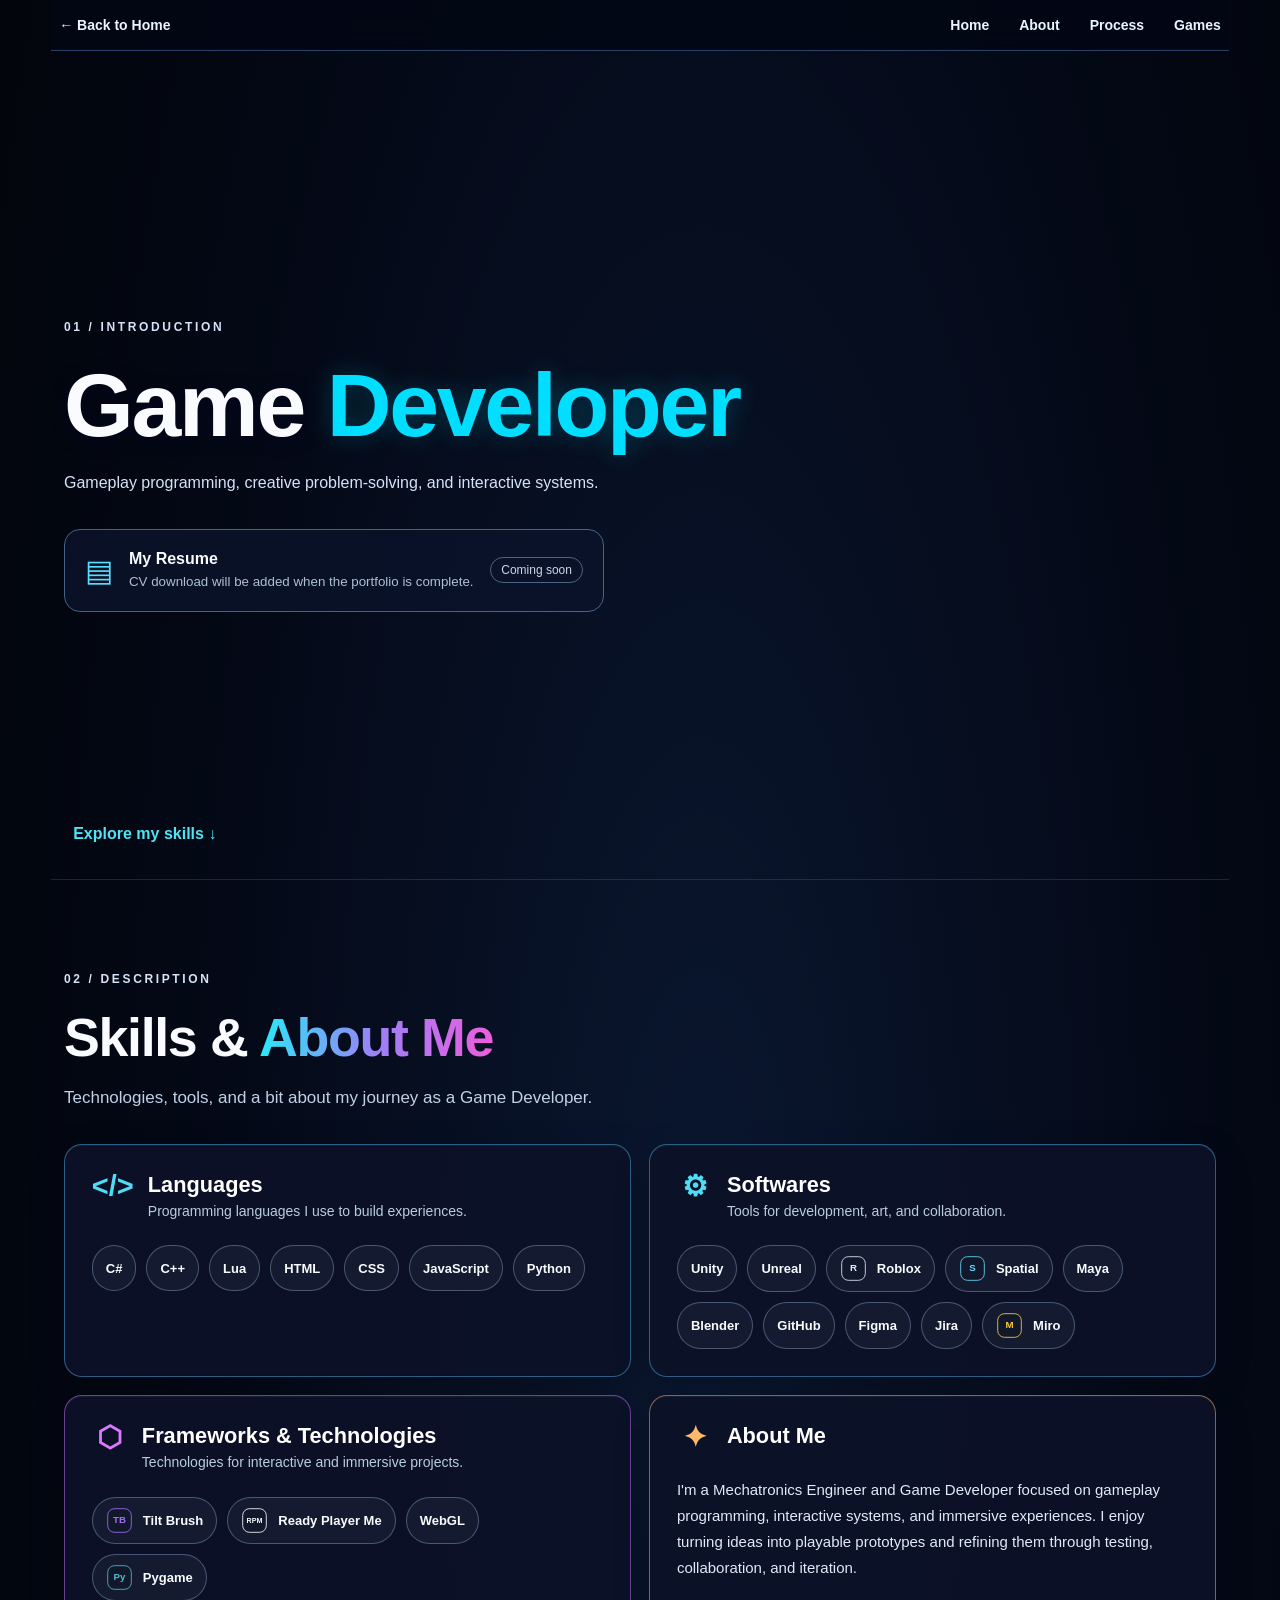
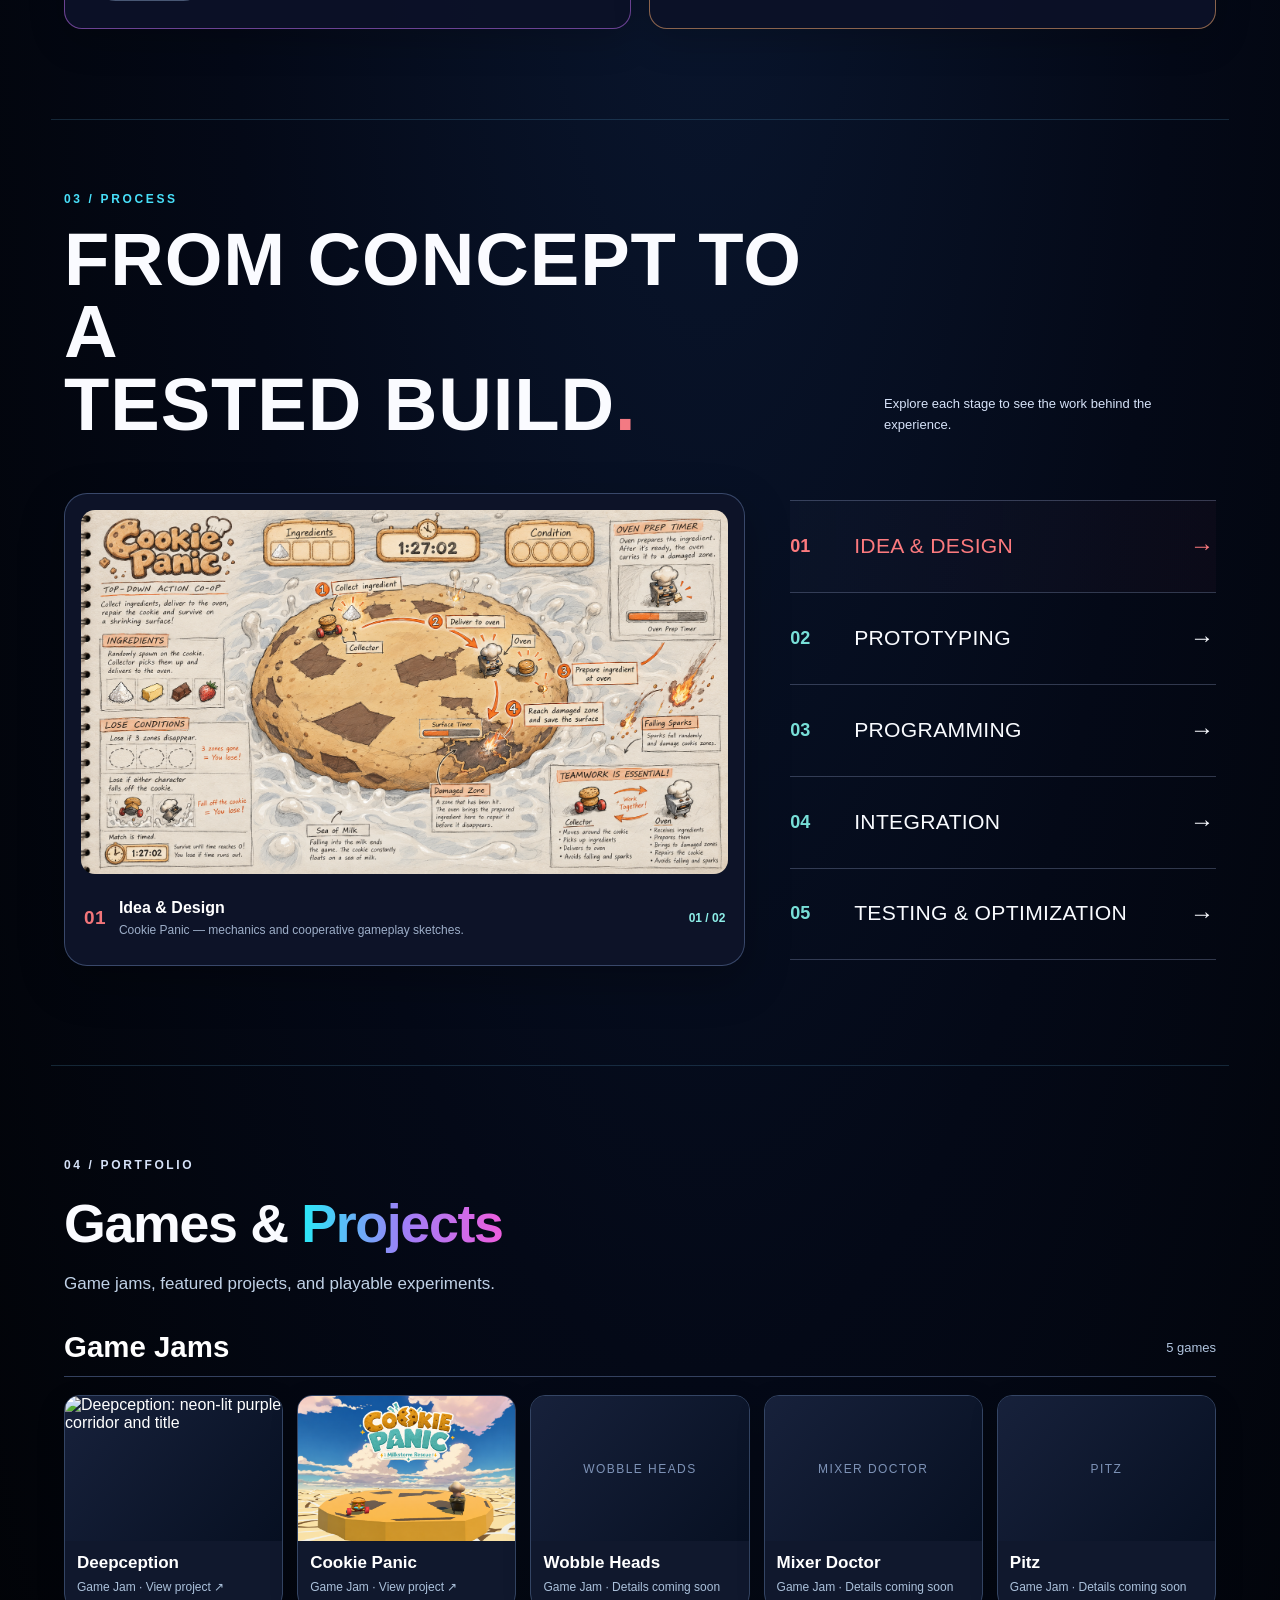
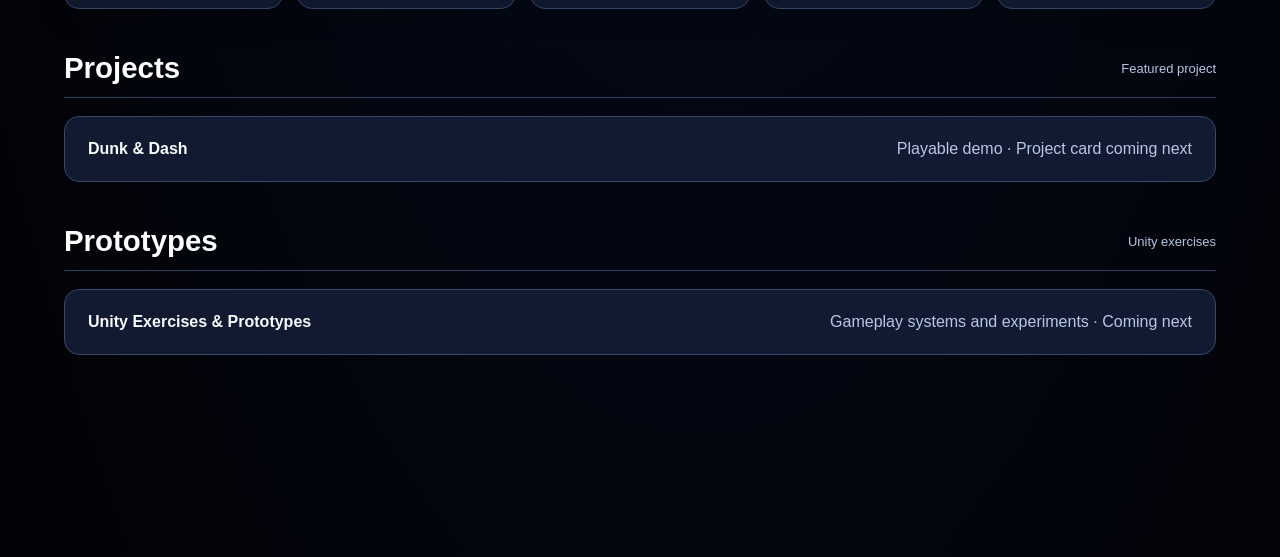
==== commit 722387b2: "Deepception game" ====
--- a/game-developer.html
+++ b/game-developer.html
@@ -12,6 +12,7 @@
 <script defer src="process-showcase.js"></script>
 <link rel="stylesheet" href="games-modal.css">
 <script defer src="games-modal.js"></script>
+
 </head><body class="inner-page game-page">
 <canvas id="game-glitch" aria-hidden="true"></canvas>
 <main class="inner-container game-inner">
@@ -89,7 +90,7 @@
  <div class="section-heading reveal"><p class="section-overline">04 / PORTFOLIO</p><h2 id="games-heading">Games &amp; <span>Projects</span></h2><p>Game jams, featured projects, and playable experiments.</p></div>
  <div class="games-category reveal"><div class="games-category-heading"><h3>Game Jams</h3><span>5 games</span></div>
  <div class="games-card-grid">
- <article class="games-card games-card--placeholder"><div class="games-card-placeholder" aria-hidden="true">DEEPCEPTION</div><h4>Deepception</h4><small>Game Jam · Details coming soon</small></article>
+ <button type="button" class="games-card games-card--active" data-open-deepception aria-haspopup="dialog" aria-controls="deepception-modal"><img src="assets/games/deepception-cover.png" alt="Deepception: neon-lit purple corridor and title" loading="lazy"><span class="games-card-copy"><strong>Deepception</strong><small>Game Jam · View project ↗</small></span></button>
  <button type="button" class="games-card games-card--active" data-open-cookie aria-haspopup="dialog" aria-controls="cookie-modal"><img src="assets/games/cookie-panic-cover.png" alt="Cookie Panic official cover with the collector and oven on a floating cookie" loading="lazy"><span class="games-card-copy"><strong>Cookie Panic</strong><small>Game Jam · View project ↗</small></span></button>
  <article class="games-card games-card--placeholder"><div class="games-card-placeholder" aria-hidden="true">WOBBLE HEADS</div><h4>Wobble Heads</h4><small>Game Jam · Details coming soon</small></article>
  <article class="games-card games-card--placeholder"><div class="games-card-placeholder" aria-hidden="true">MIXER DOCTOR</div><h4>Mixer Doctor</h4><small>Game Jam · Details coming soon</small></article>
@@ -99,16 +100,16 @@
  <div class="games-category reveal"><div class="games-category-heading"><h3>Prototypes</h3><span>Unity exercises</span></div><div class="games-soon-card"><strong>Unity Exercises &amp; Prototypes</strong><span>Gameplay systems and experiments · Coming next</span></div></div>
 </section>
 </main>
-<dialog id="cookie-modal" class="cookie-modal" aria-labelledby="cookie-modal-title">
+<dialog id="cookie-modal" class="cookie-modal" data-game-modal="cookie-panic" aria-labelledby="cookie-modal-title">
   <div class="cookie-modal-body">
-    <button type="button" class="cookie-close" data-cookie-close aria-label="Close Cookie Panic details">×</button>
+    <button type="button" class="cookie-close" data-game-close aria-label="Close Cookie Panic details">×</button>
     <div class="cookie-modal-grid">
       <div class="cookie-media-column">
         <div class="cookie-media-stage"><img id="cookie-cover" src="assets/games/cookie-panic-cover.png" alt="Cookie Panic official game cover"><video id="cookie-player" controls playsinline preload="none" hidden></video></div>
         <div class="cookie-media-picker" aria-label="Cookie Panic media">
-          <button type="button" class="cookie-media-option is-selected" data-cookie-media="cover" aria-pressed="true" aria-label="Show Cookie Panic cover"><span class="cookie-thumb-image"><img src="assets/games/cookie-panic-cover.png" alt="" loading="lazy"><span class="cookie-thumb-pill">IMAGE</span></span><span class="cookie-thumb-label">Cover <span aria-hidden="true">↗</span></span></button>
-          <button type="button" class="cookie-media-option" data-cookie-media="1" aria-pressed="false" aria-label="Play Cookie Panic gameplay video 1"><span class="cookie-thumb-image"><img src="assets/games/cookie-panic-gameplay-1-thumb.jpg" alt="" loading="lazy"><span class="cookie-thumb-play" aria-hidden="true">▶</span><span class="cookie-thumb-pill">VIDEO 01</span></span><span class="cookie-thumb-label">Gameplay 1 <span aria-hidden="true">↗</span></span></button>
-          <button type="button" class="cookie-media-option" data-cookie-media="2" aria-pressed="false" aria-label="Play Cookie Panic gameplay video 2"><span class="cookie-thumb-image"><img src="assets/games/cookie-panic-gameplay-2-thumb.jpg" alt="" loading="lazy"><span class="cookie-thumb-play" aria-hidden="true">▶</span><span class="cookie-thumb-pill">VIDEO 02</span></span><span class="cookie-thumb-label">Gameplay 2 <span aria-hidden="true">↗</span></span></button>
+          <button type="button" class="cookie-media-option is-selected" data-game-media="cover" aria-pressed="true" aria-label="Show Cookie Panic cover"><span class="cookie-thumb-image"><img src="assets/games/cookie-panic-cover.png" alt="" loading="lazy"><span class="cookie-thumb-pill">IMAGE</span></span><span class="cookie-thumb-label">Cover <span aria-hidden="true">↗</span></span></button>
+          <button type="button" class="cookie-media-option" data-game-media="1" data-video-src="assets/games/cookie-panic-gameplay-1.mp4" aria-pressed="false" aria-label="Play Cookie Panic gameplay video 1"><span class="cookie-thumb-image"><img src="assets/games/cookie-panic-gameplay-1-thumb.jpg" alt="" loading="lazy"><span class="cookie-thumb-play" aria-hidden="true">▶</span><span class="cookie-thumb-pill">VIDEO 01</span></span><span class="cookie-thumb-label">Gameplay 1 <span aria-hidden="true">↗</span></span></button>
+          <button type="button" class="cookie-media-option" data-game-media="2" data-video-src="assets/games/cookie-panic-gameplay-2.mp4" aria-pressed="false" aria-label="Play Cookie Panic gameplay video 2"><span class="cookie-thumb-image"><img src="assets/games/cookie-panic-gameplay-2-thumb.jpg" alt="" loading="lazy"><span class="cookie-thumb-play" aria-hidden="true">▶</span><span class="cookie-thumb-pill">VIDEO 02</span></span><span class="cookie-thumb-label">Gameplay 2 <span aria-hidden="true">↗</span></span></button>
         </div>
       </div>
       <div class="cookie-detail-column">
@@ -126,4 +127,32 @@
     </div>
   </div>
 </dialog>
+
+<dialog id="deepception-modal" class="cookie-modal" data-game-modal="deepception" aria-labelledby="deepception-modal-title">
+  <div class="cookie-modal-body">
+    <button type="button" class="cookie-close" data-game-close aria-label="Close Deepception details">×</button>
+    <div class="cookie-modal-grid">
+      <div class="cookie-media-column">
+        <div class="cookie-media-stage"><img id="deepception-cover" src="assets/games/deepception-cover.png" alt="Deepception official cover"><video id="deepception-player" controls playsinline preload="none" hidden></video></div>
+        <div class="cookie-media-picker" aria-label="Deepception media">
+          <button type="button" class="cookie-media-option is-selected" data-game-media="cover" aria-pressed="true" aria-label="Show Deepception cover"><span class="cookie-thumb-image"><img src="assets/games/deepception-cover.png" alt="" loading="lazy"><span class="cookie-thumb-pill">IMAGE</span></span><span class="cookie-thumb-label">Cover <span aria-hidden="true">↗</span></span></button>
+          <button type="button" class="cookie-media-option" data-game-media="1" data-video-src="assets/games/deepception-gameplay-1.mp4" aria-pressed="false" aria-label="Play Deepception gameplay 1"><span class="cookie-thumb-image"><img src="assets/games/deepception-gameplay-1-thumb.jpg" alt="" loading="lazy"><span class="cookie-thumb-play" aria-hidden="true">▶</span><span class="cookie-thumb-pill">VIDEO 01</span></span><span class="cookie-thumb-label">Gameplay 1 <span aria-hidden="true">↗</span></span></button>
+          <button type="button" class="cookie-media-option" data-game-media="2" data-video-src="assets/games/deepception-gameplay-2.mp4" aria-pressed="false" aria-label="Play Deepception gameplay 2"><span class="cookie-thumb-image"><img src="assets/games/deepception-gameplay-2-thumb.jpg" alt="" loading="lazy"><span class="cookie-thumb-play" aria-hidden="true">▶</span><span class="cookie-thumb-pill">VIDEO 02</span></span><span class="cookie-thumb-label">Gameplay 2 <span aria-hidden="true">↗</span></span></button>
+        </div>
+      </div>
+      <div class="cookie-detail-column">
+        <span class="cookie-type">Game Jam · 3D Exploration Game</span>
+        <h2 id="deepception-modal-title">Deep<span>ception</span></h2>
+        <div class="cookie-detail-group"><h3>Overview</h3><p>A 3D exploration game where players search for hidden objects across time-limited levels, combining responsive movement, environmental interactions, and visual effects.</p></div>
+        <div class="cookie-detail-group"><h3>My Contributions</h3><ul>
+          <li>Integrated 3D models and environments into Unity.</li>
+          <li>Programmed character movement, camera rotation, level timers, and elevator interactions using C# coroutines.</li>
+          <li>Implemented audio triggers, post-processing, object highlight shaders, and in-game video playback for the web build.</li>
+        </ul></div>
+        <div class="cookie-detail-group"><h3>Tools &amp; Technologies</h3><div class="cookie-tags"><span>Unity</span><span>C#</span><span>Gameplay Programming</span><span>Camera Systems</span><span>Coroutines</span><span>Shaders</span><span>Post-Processing</span></div></div>
+        <a class="cookie-play-link" href="https://ferxha.itch.io/deepception" target="_blank" rel="noopener noreferrer" aria-label="Play Deepception on itch.io (opens a new tab)"><span aria-hidden="true">▶</span> Play on itch.io <span aria-hidden="true">↗</span></a>
+      </div>
+    </div>
+  </div>
+</dialog>
 </body></html>
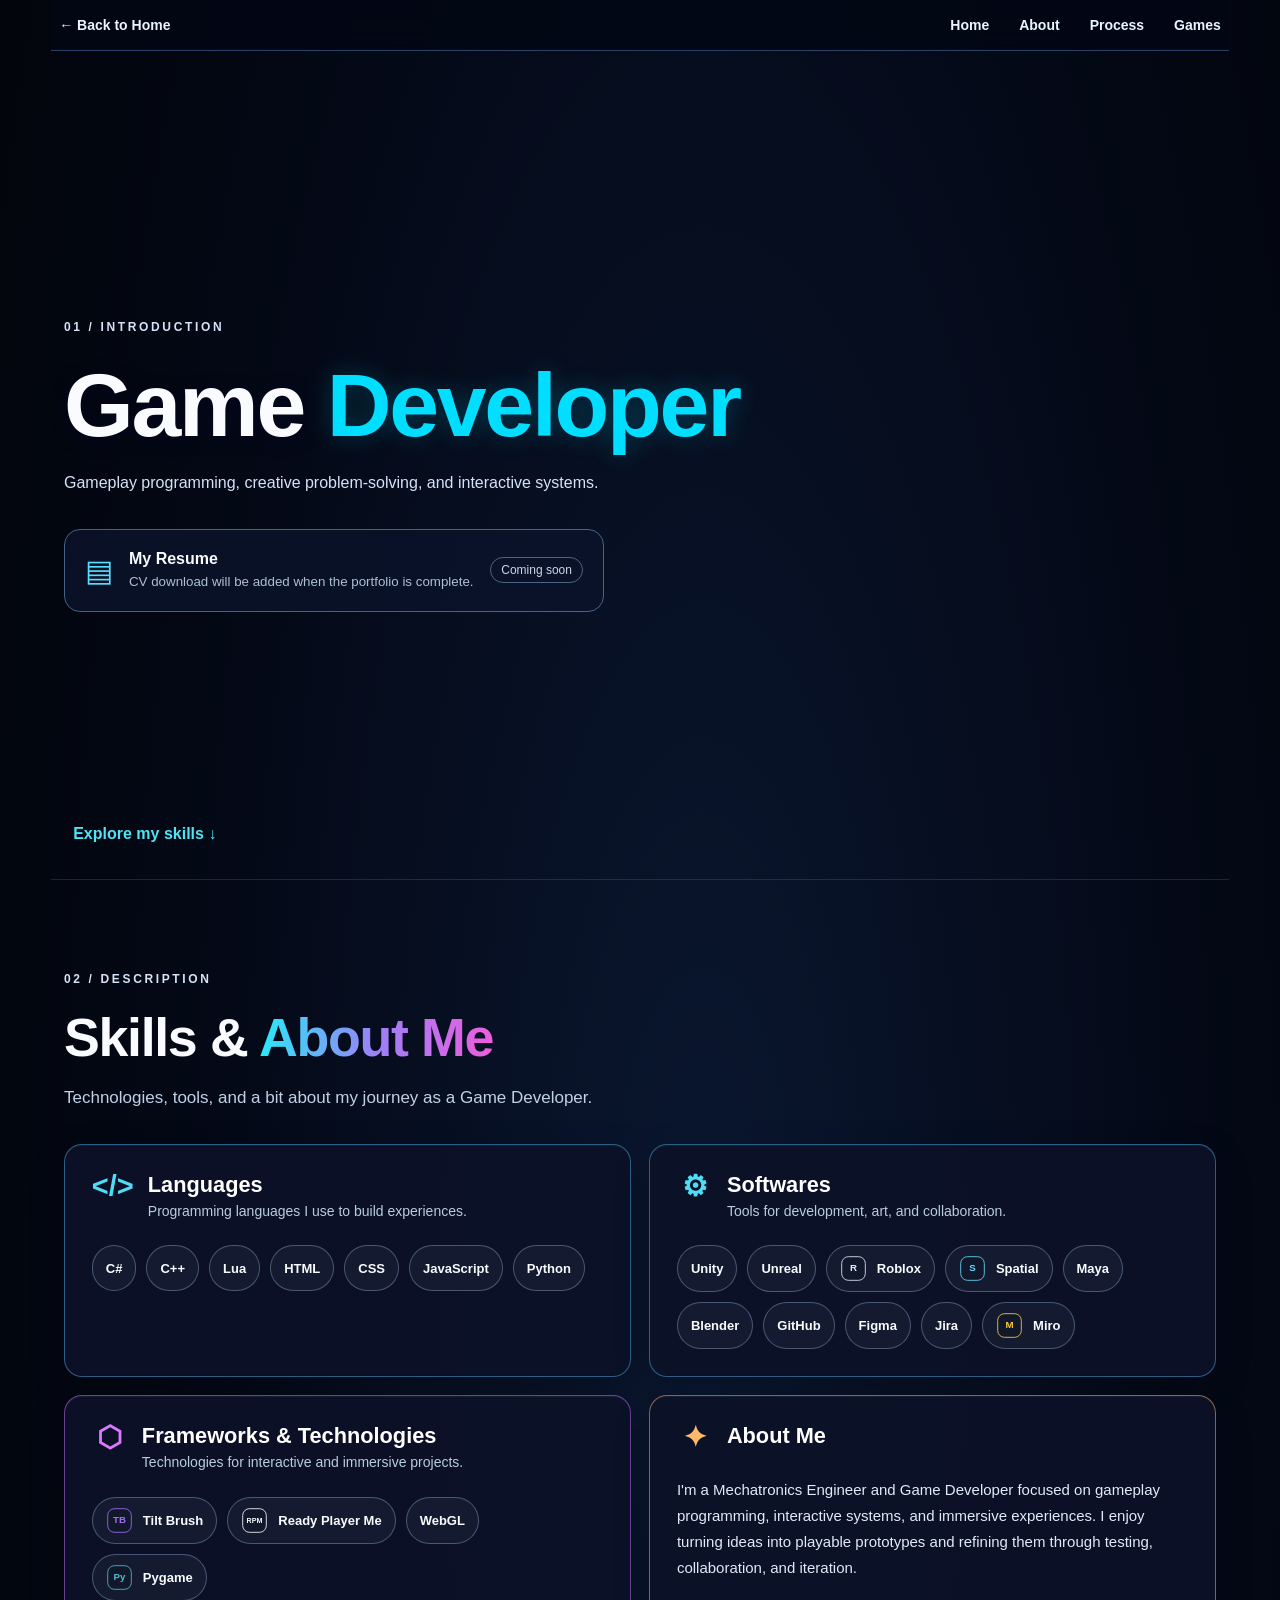
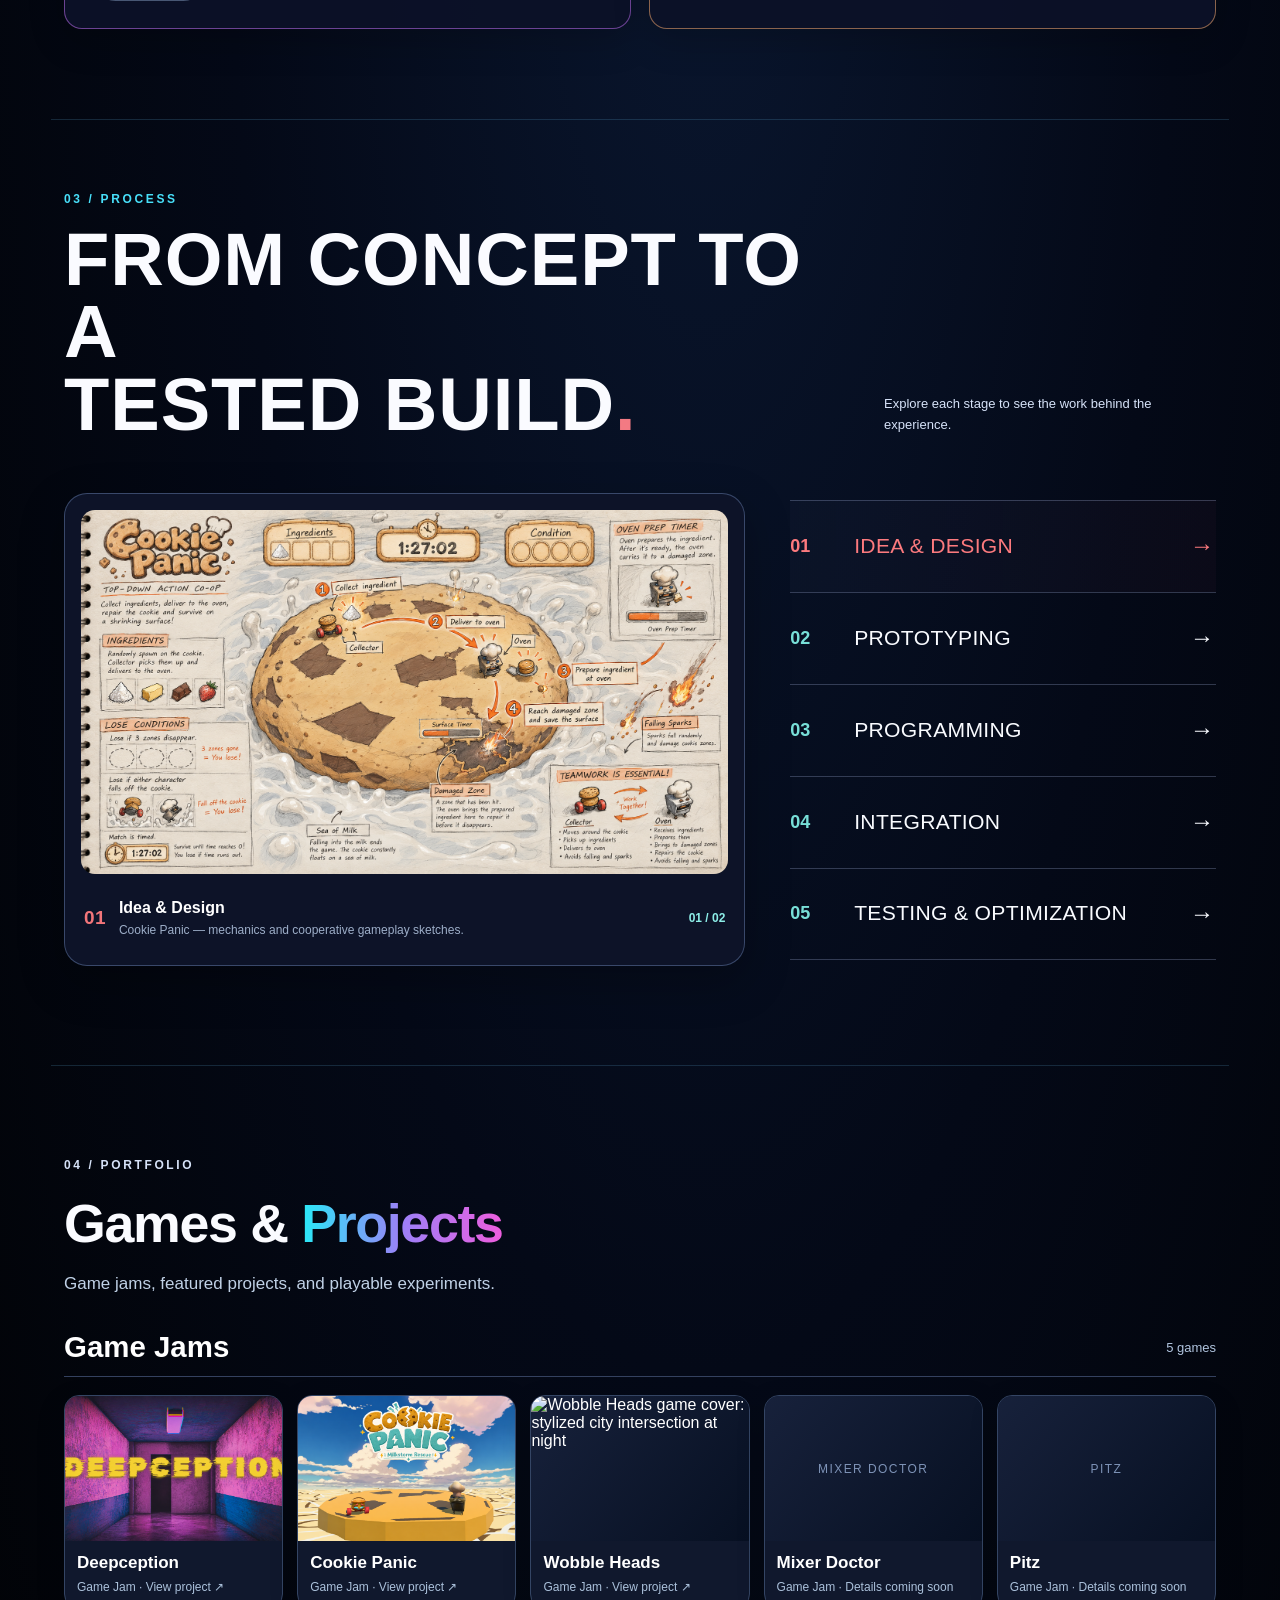
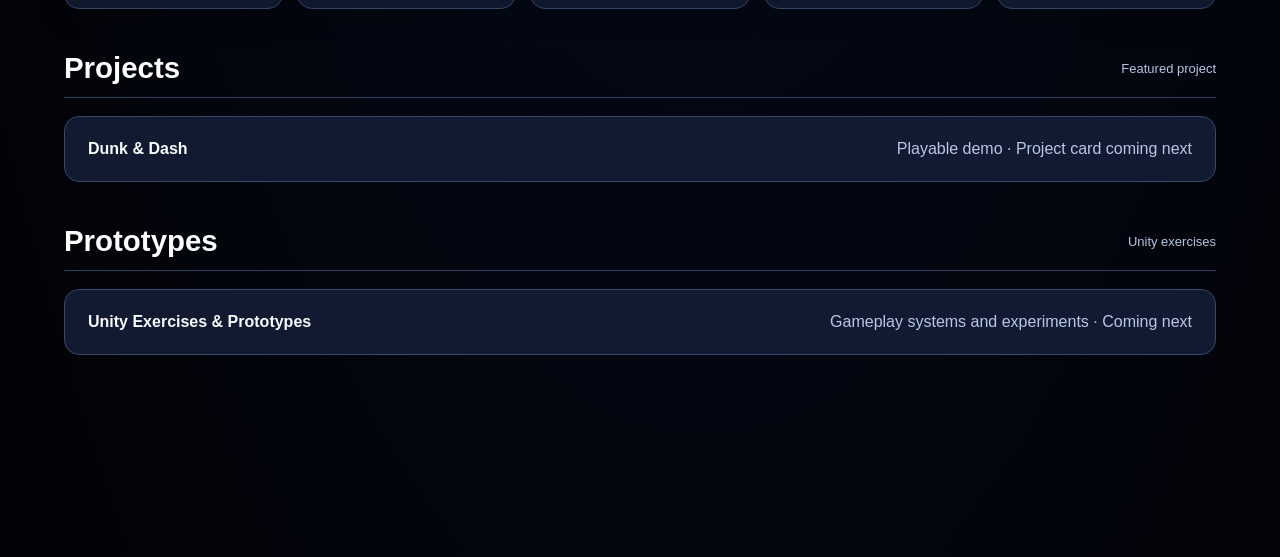
==== commit b93a1b62: "Wooble Heads game" ====
--- a/game-developer.html
+++ b/game-developer.html
@@ -92,7 +92,7 @@
  <div class="games-card-grid">
  <button type="button" class="games-card games-card--active" data-open-deepception aria-haspopup="dialog" aria-controls="deepception-modal"><img src="assets/games/deepception-cover.png" alt="Deepception: neon-lit purple corridor and title" loading="lazy"><span class="games-card-copy"><strong>Deepception</strong><small>Game Jam · View project ↗</small></span></button>
  <button type="button" class="games-card games-card--active" data-open-cookie aria-haspopup="dialog" aria-controls="cookie-modal"><img src="assets/games/cookie-panic-cover.png" alt="Cookie Panic official cover with the collector and oven on a floating cookie" loading="lazy"><span class="games-card-copy"><strong>Cookie Panic</strong><small>Game Jam · View project ↗</small></span></button>
- <article class="games-card games-card--placeholder"><div class="games-card-placeholder" aria-hidden="true">WOBBLE HEADS</div><h4>Wobble Heads</h4><small>Game Jam · Details coming soon</small></article>
+ <button type="button" class="games-card games-card--active" aria-haspopup="dialog" aria-controls="wobble-modal"><img src="assets/games/wobble-heads-cover.png" alt="Wobble Heads game cover: stylized city intersection at night" loading="lazy"><span class="games-card-copy"><strong>Wobble Heads</strong><small>Game Jam · View project ↗</small></span></button>
  <article class="games-card games-card--placeholder"><div class="games-card-placeholder" aria-hidden="true">MIXER DOCTOR</div><h4>Mixer Doctor</h4><small>Game Jam · Details coming soon</small></article>
  <article class="games-card games-card--placeholder"><div class="games-card-placeholder" aria-hidden="true">PITZ</div><h4>Pitz</h4><small>Game Jam · Details coming soon</small></article>
  </div></div>
@@ -155,4 +155,32 @@
     </div>
   </div>
 </dialog>
+
+<dialog id="wobble-modal" class="cookie-modal" data-game-modal="wobble-heads" aria-labelledby="wobble-modal-title">
+  <div class="cookie-modal-body">
+    <button type="button" class="cookie-close" data-game-close aria-label="Close Wobble Heads details">×</button>
+    <div class="cookie-modal-grid">
+      <div class="cookie-media-column">
+        <div class="cookie-media-stage"><img id="wobble-cover" src="assets/games/wobble-heads-cover.png" alt="Wobble Heads official game cover"><video id="wobble-player" controls playsinline preload="none" hidden></video></div>
+        <div class="cookie-media-picker" aria-label="Wobble Heads media">
+          <button type="button" class="cookie-media-option is-selected" data-game-media="cover" aria-pressed="true" aria-label="Show Wobble Heads cover"><span class="cookie-thumb-image"><img src="assets/games/wobble-heads-cover.png" alt="" loading="lazy"><span class="cookie-thumb-pill">IMAGE</span></span><span class="cookie-thumb-label">Cover <span aria-hidden="true">↗</span></span></button>
+          <button type="button" class="cookie-media-option" data-game-media="1" data-video-src="assets/games/wobble-heads-gameplay-1.mp4" aria-pressed="false" aria-label="Play Wobble Heads gameplay 1"><span class="cookie-thumb-image"><img src="assets/games/wobble-heads-gameplay-1-thumb.jpg" alt="" loading="lazy"><span class="cookie-thumb-play" aria-hidden="true">▶</span><span class="cookie-thumb-pill">VIDEO 01</span></span><span class="cookie-thumb-label">Gameplay 1 <span aria-hidden="true">↗</span></span></button>
+          <button type="button" class="cookie-media-option" data-game-media="2" data-video-src="assets/games/wobble-heads-gameplay-2.mp4" aria-pressed="false" aria-label="Play Wobble Heads gameplay 2"><span class="cookie-thumb-image"><img src="assets/games/wobble-heads-gameplay-2-thumb.jpg" alt="" loading="lazy"><span class="cookie-thumb-play" aria-hidden="true">▶</span><span class="cookie-thumb-pill">VIDEO 02</span></span><span class="cookie-thumb-label">Gameplay 2 <span aria-hidden="true">↗</span></span></button>
+        </div>
+      </div>
+      <div class="cookie-detail-column">
+        <span class="cookie-type">Game Jam · Stylized 3D Game</span>
+        <h2 id="wobble-modal-title">Wobble <span>Heads</span></h2>
+        <div class="cookie-detail-group"><h3>Overview</h3><p>A playful 3D game featuring exaggerated character movement and dynamically growing heads.</p></div>
+        <div class="cookie-detail-group"><h3>My Contributions</h3><ul>
+          <li>Planned the main menu layout and programmed its UI functionality in Unity.</li>
+          <li>Developed character motion that supports dynamic head scaling while keeping the head attached to the body.</li>
+          <li>Implemented exaggerated cartoon-style head and body movement.</li>
+        </ul></div>
+        <div class="cookie-detail-group"><h3>Tools &amp; Technologies</h3><div class="cookie-tags"><span>Unity</span><span>C#</span><span>UI Programming</span><span>Character Animation</span><span>Gameplay Programming</span><span>Transform Systems</span></div></div>
+        <a class="cookie-play-link" href="https://eduardo-riba.itch.io/wobble-heads" target="_blank" rel="noopener noreferrer" aria-label="View Wobble Heads on itch.io (opens a new tab)"><span aria-hidden="true">▶</span> View on itch.io <span aria-hidden="true">↗</span></a>
+      </div>
+    </div>
+  </div>
+</dialog>
 </body></html>
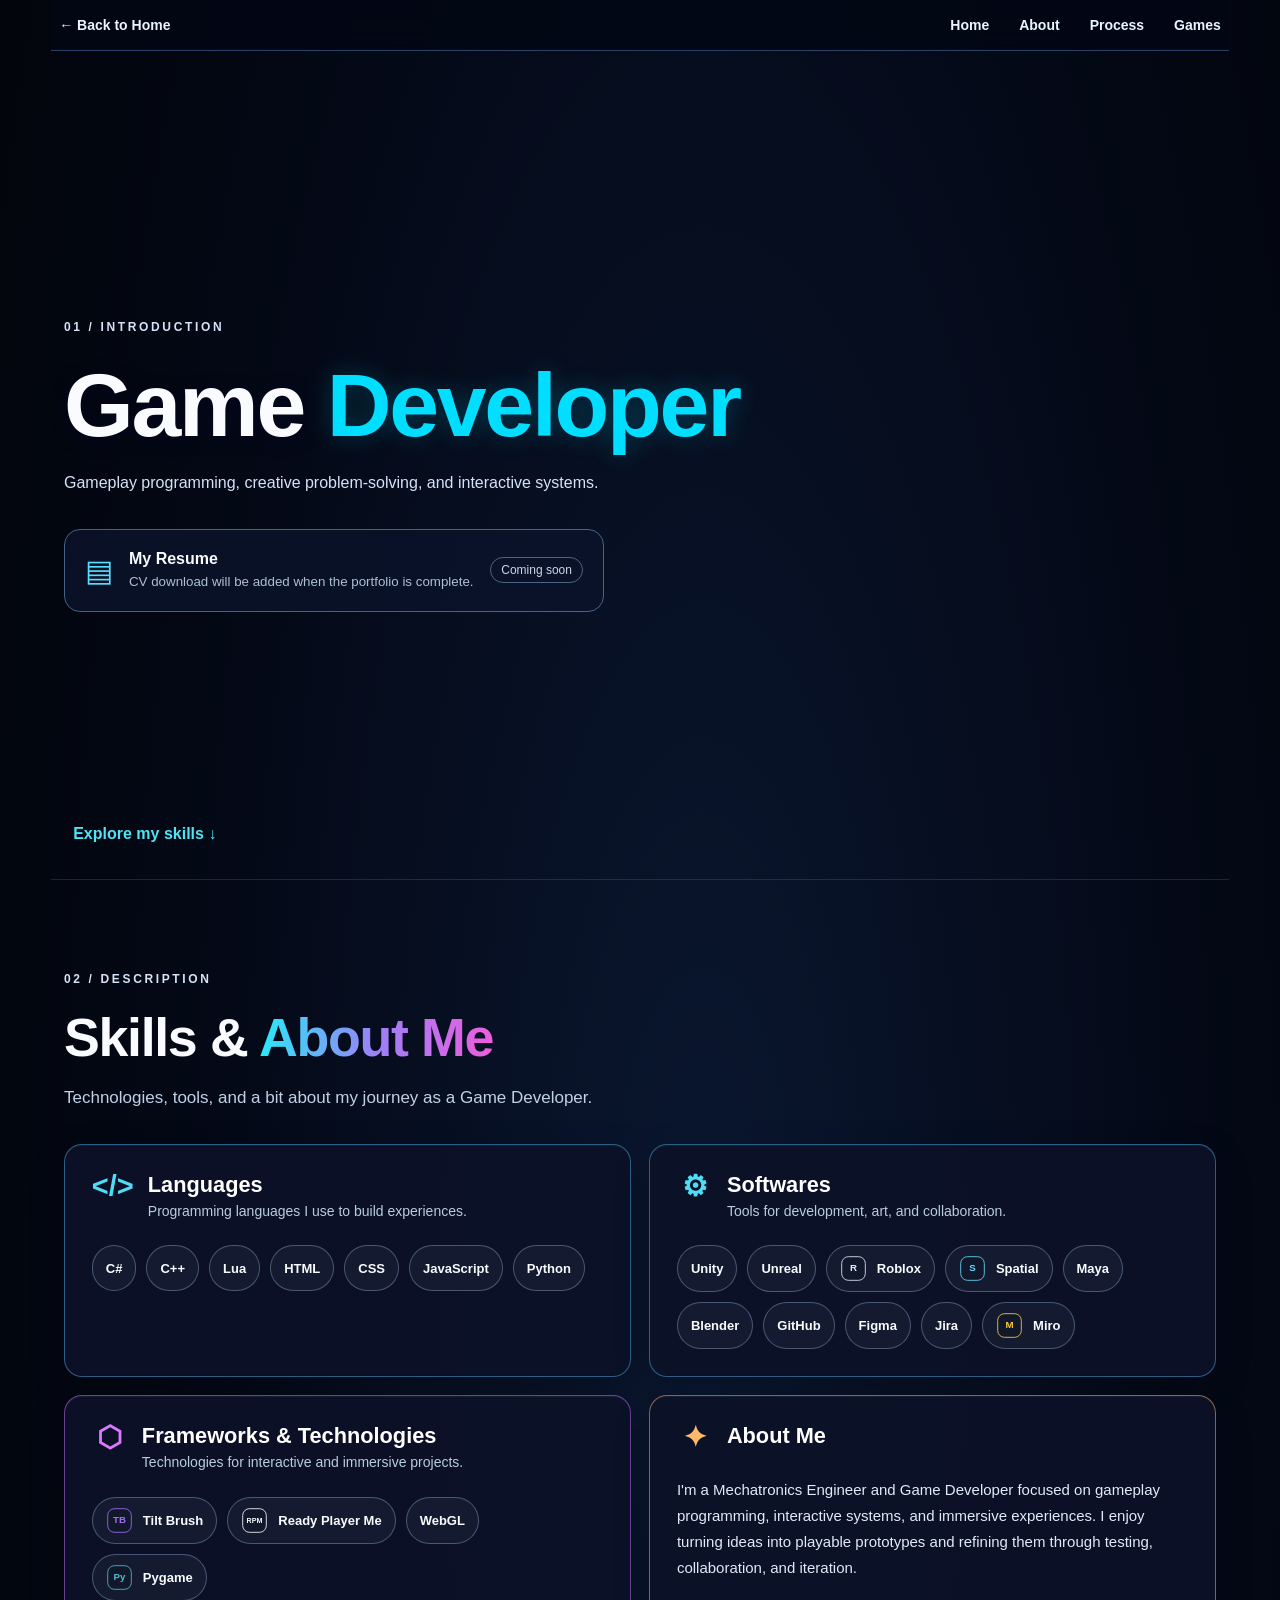
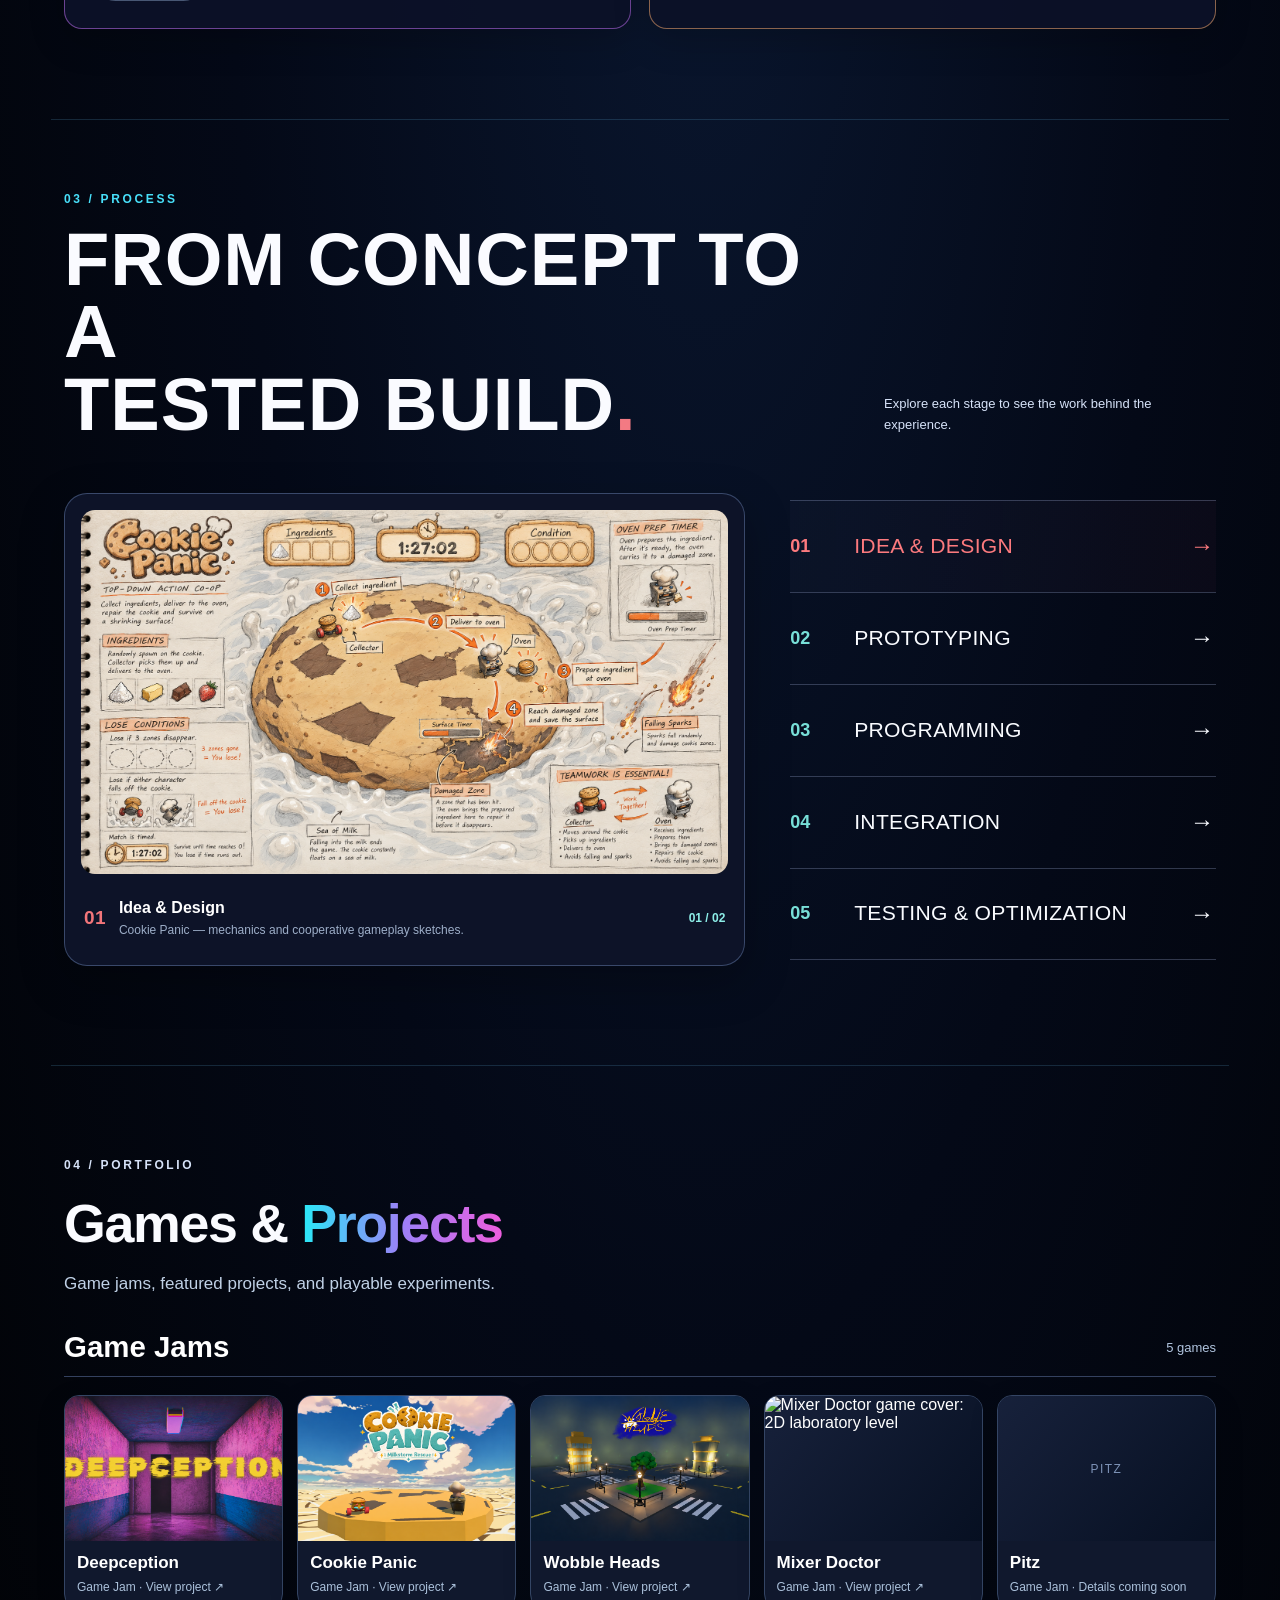
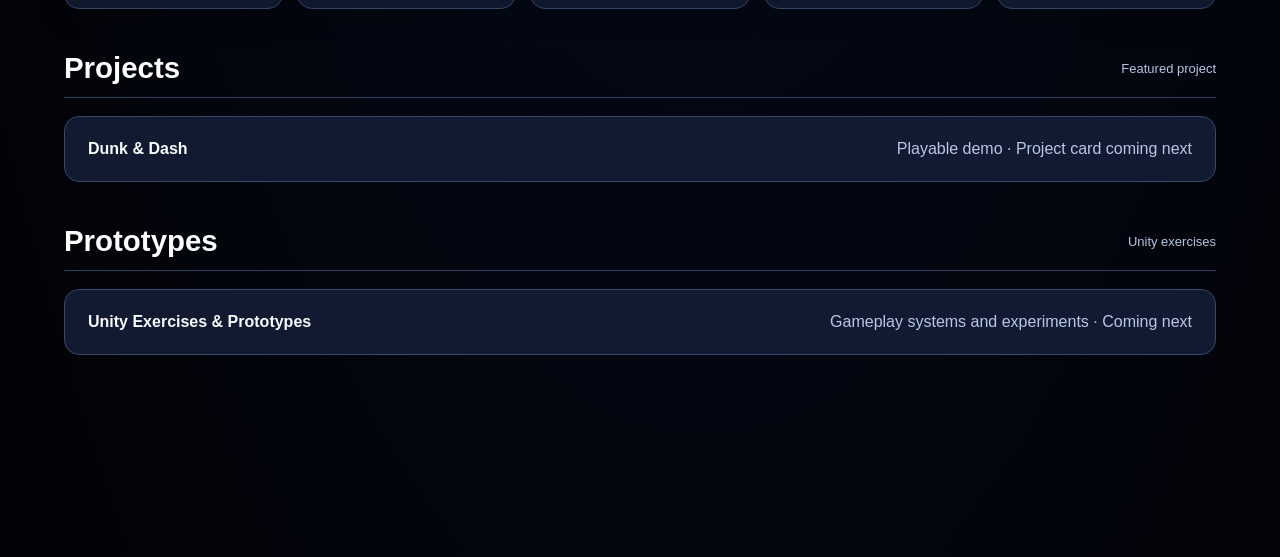
==== commit 045e287a: "Mixer Doctor Game" ====
--- a/game-developer.html
+++ b/game-developer.html
@@ -93,7 +93,7 @@
  <button type="button" class="games-card games-card--active" data-open-deepception aria-haspopup="dialog" aria-controls="deepception-modal"><img src="assets/games/deepception-cover.png" alt="Deepception: neon-lit purple corridor and title" loading="lazy"><span class="games-card-copy"><strong>Deepception</strong><small>Game Jam · View project ↗</small></span></button>
  <button type="button" class="games-card games-card--active" data-open-cookie aria-haspopup="dialog" aria-controls="cookie-modal"><img src="assets/games/cookie-panic-cover.png" alt="Cookie Panic official cover with the collector and oven on a floating cookie" loading="lazy"><span class="games-card-copy"><strong>Cookie Panic</strong><small>Game Jam · View project ↗</small></span></button>
  <button type="button" class="games-card games-card--active" aria-haspopup="dialog" aria-controls="wobble-modal"><img src="assets/games/wobble-heads-cover.png" alt="Wobble Heads game cover: stylized city intersection at night" loading="lazy"><span class="games-card-copy"><strong>Wobble Heads</strong><small>Game Jam · View project ↗</small></span></button>
- <article class="games-card games-card--placeholder"><div class="games-card-placeholder" aria-hidden="true">MIXER DOCTOR</div><h4>Mixer Doctor</h4><small>Game Jam · Details coming soon</small></article>
+ <button type="button" class="games-card games-card--active" aria-haspopup="dialog" aria-controls="mixer-modal"><img src="assets/games/mixer-doctor-cover.png" alt="Mixer Doctor game cover: 2D laboratory level" loading="lazy"><span class="games-card-copy"><strong>Mixer Doctor</strong><small>Game Jam · View project ↗</small></span></button>
  <article class="games-card games-card--placeholder"><div class="games-card-placeholder" aria-hidden="true">PITZ</div><h4>Pitz</h4><small>Game Jam · Details coming soon</small></article>
  </div></div>
  <div class="games-category reveal"><div class="games-category-heading"><h3>Projects</h3><span>Featured project</span></div><div class="games-soon-card"><strong>Dunk &amp; Dash</strong><span>Playable demo · Project card coming next</span></div></div>
@@ -183,4 +183,32 @@
     </div>
   </div>
 </dialog>
+<dialog id="mixer-modal" class="cookie-modal" data-game-modal="mixer-doctor" aria-labelledby="mixer-modal-title">
+ <div class="cookie-modal-body">
+  <button type="button" class="cookie-close" data-game-close aria-label="Close Mixer Doctor details">×</button>
+  <div class="cookie-modal-grid">
+   <div class="cookie-media-column">
+    <div class="cookie-media-stage"><img src="assets/games/mixer-doctor-cover.png" alt="Mixer Doctor official cover"><video controls playsinline preload="none" hidden></video></div>
+    <div class="cookie-media-picker" aria-label="Mixer Doctor media">
+     <button type="button" class="cookie-media-option is-selected" data-game-media="cover" aria-pressed="true" aria-label="Cover"><span class="cookie-thumb-image"><img src="assets/games/mixer-doctor-cover.png" alt="" loading="lazy"><span class="cookie-thumb-pill">IMAGE</span></span><span class="cookie-thumb-label">Cover<span aria-hidden="true">↗</span></span></button>
+     <button type="button" class="cookie-media-option" data-game-media="1" data-video-src="assets/games/mixer-doctor-gameplay-1.mp4" aria-pressed="false" aria-label="Gameplay 1"><span class="cookie-thumb-image"><img src="assets/games/mixer-doctor-gameplay-1-thumb.jpg" alt="" loading="lazy"><span class="cookie-thumb-play" aria-hidden="true">▶</span><span class="cookie-thumb-pill">VIDEO 01</span></span><span class="cookie-thumb-label">Gameplay 1<span aria-hidden="true">↗</span></span></button>
+     <button type="button" class="cookie-media-option" data-game-media="2" data-video-src="assets/games/mixer-doctor-gameplay-2.mp4" aria-pressed="false" aria-label="Gameplay 2"><span class="cookie-thumb-image"><img src="assets/games/mixer-doctor-gameplay-2-thumb.jpg" alt="" loading="lazy"><span class="cookie-thumb-play" aria-hidden="true">▶</span><span class="cookie-thumb-pill">VIDEO 02</span></span><span class="cookie-thumb-label">Gameplay 2<span aria-hidden="true">↗</span></span></button>
+     <button type="button" class="cookie-media-option" data-game-media="3" data-video-src="assets/games/mixer-doctor-gameplay-3.mp4" aria-pressed="false" aria-label="Gameplay 3"><span class="cookie-thumb-image"><img src="assets/games/mixer-doctor-gameplay-3-thumb.jpg" alt="" loading="lazy"><span class="cookie-thumb-play" aria-hidden="true">▶</span><span class="cookie-thumb-pill">VIDEO 03</span></span><span class="cookie-thumb-label">Gameplay 3<span aria-hidden="true">↗</span></span></button>
+    </div>
+   </div>
+   <div class="cookie-detail-column">
+    <span class="cookie-type">Game Jam · 2D Survival Game</span>
+    <h2 id="mixer-modal-title">Mixer <span>Doctor</span></h2>
+    <div class="cookie-detail-group"><h3>Overview</h3><p>A 2D survival game where players experiment with potion combinations that produce unpredictable effects, both helpful and harmful, while avoiding enemies and surviving against the clock.</p></div>
+    <div class="cookie-detail-group"><h3>My Contributions</h3><ul>
+     <li>Designed and built the 2D levels, environments, and game assets.</li>
+     <li>Organized layered environments in Unity 2D and configured colliders.</li>
+     <li>Programmed enemy AI for player pursuit, disappearance, and movement through walls, integrating it with an existing spawn system.</li>
+    </ul></div>
+    <div class="cookie-detail-group"><h3>Tools &amp; Technologies</h3><div class="cookie-tags"><span>Unity 2D</span><span>C#</span><span>Level Design</span><span>Environment Design</span><span>Enemy AI</span><span>Physics 2D</span><span>Asset Creation</span></div></div>
+    <a class="cookie-play-link" href="https://itch.io/profile/eduardo-riba" target="_blank" rel="noopener noreferrer" aria-label="Find Mixer Doctor on itch.io (opens a new tab)"><span aria-hidden="true">▶</span> View on itch.io <span aria-hidden="true">↗</span></a>
+   </div>
+  </div>
+ </div>
+</dialog>
 </body></html>
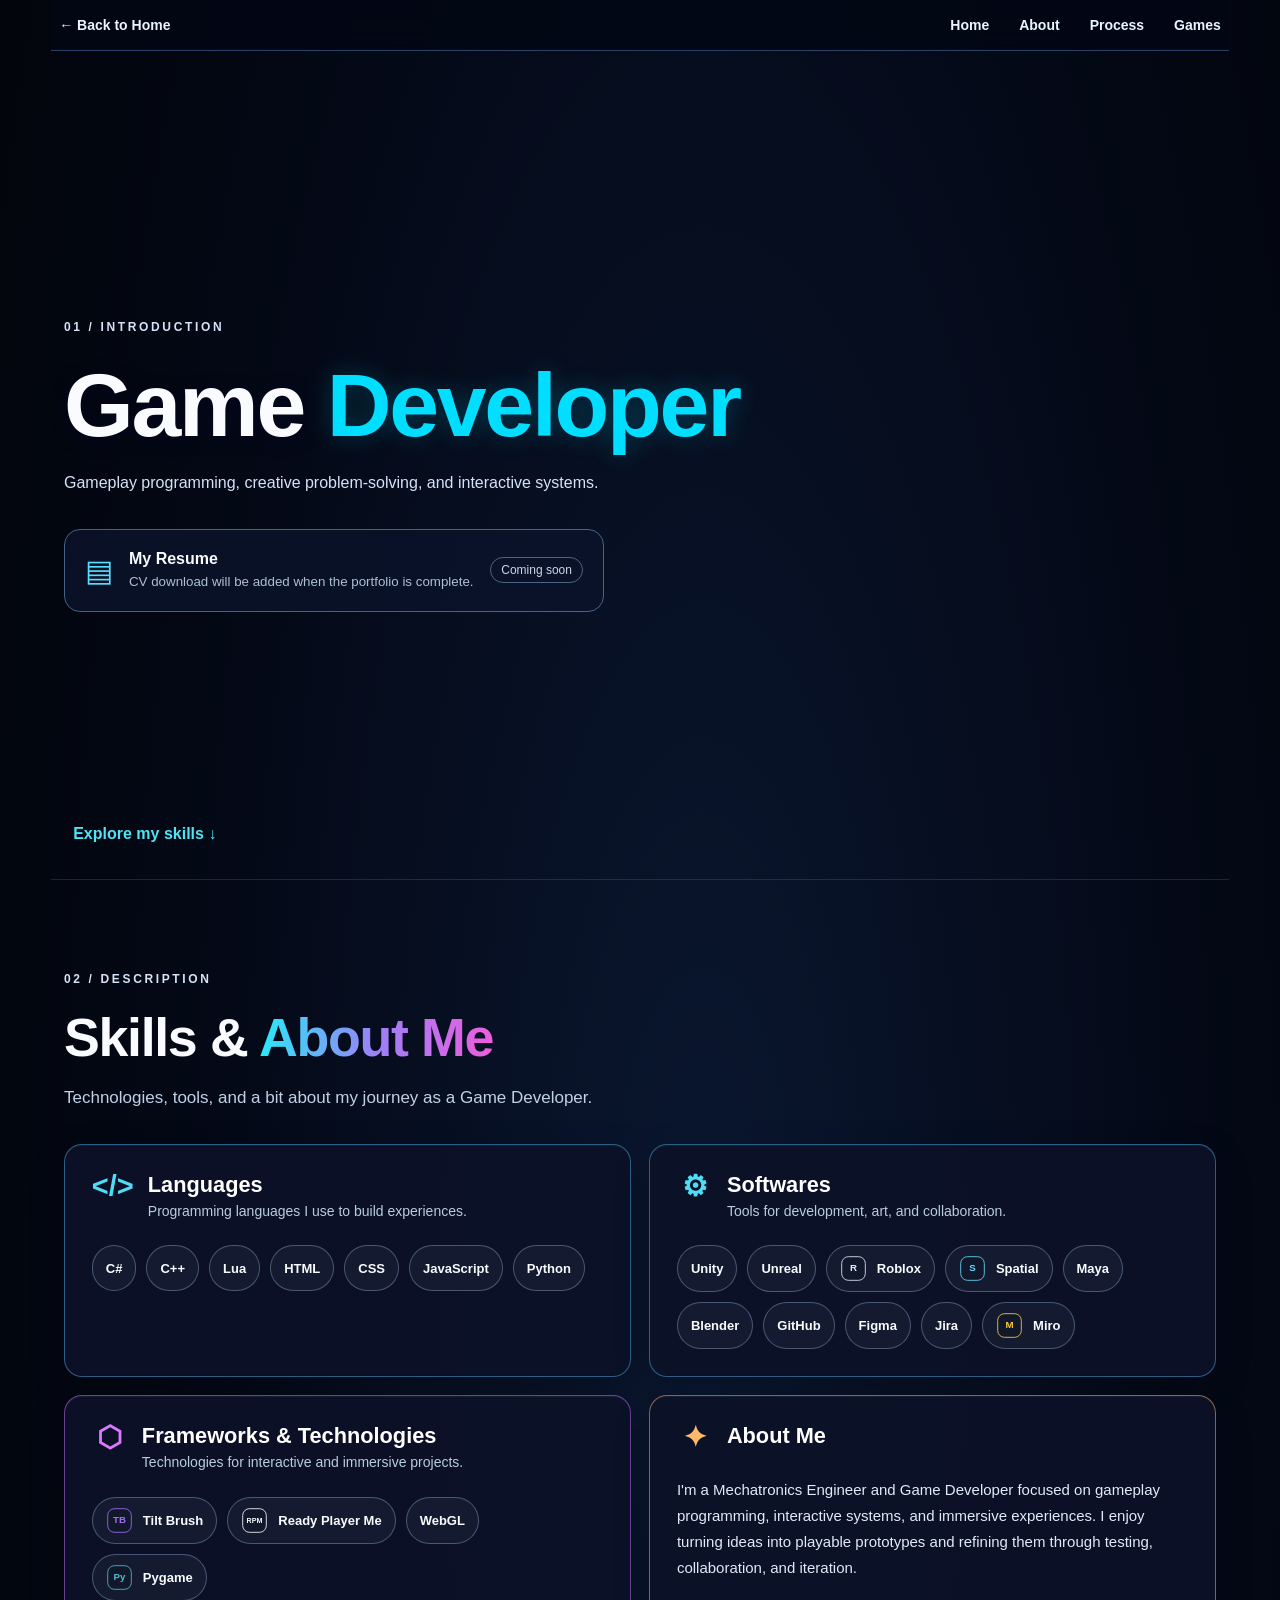
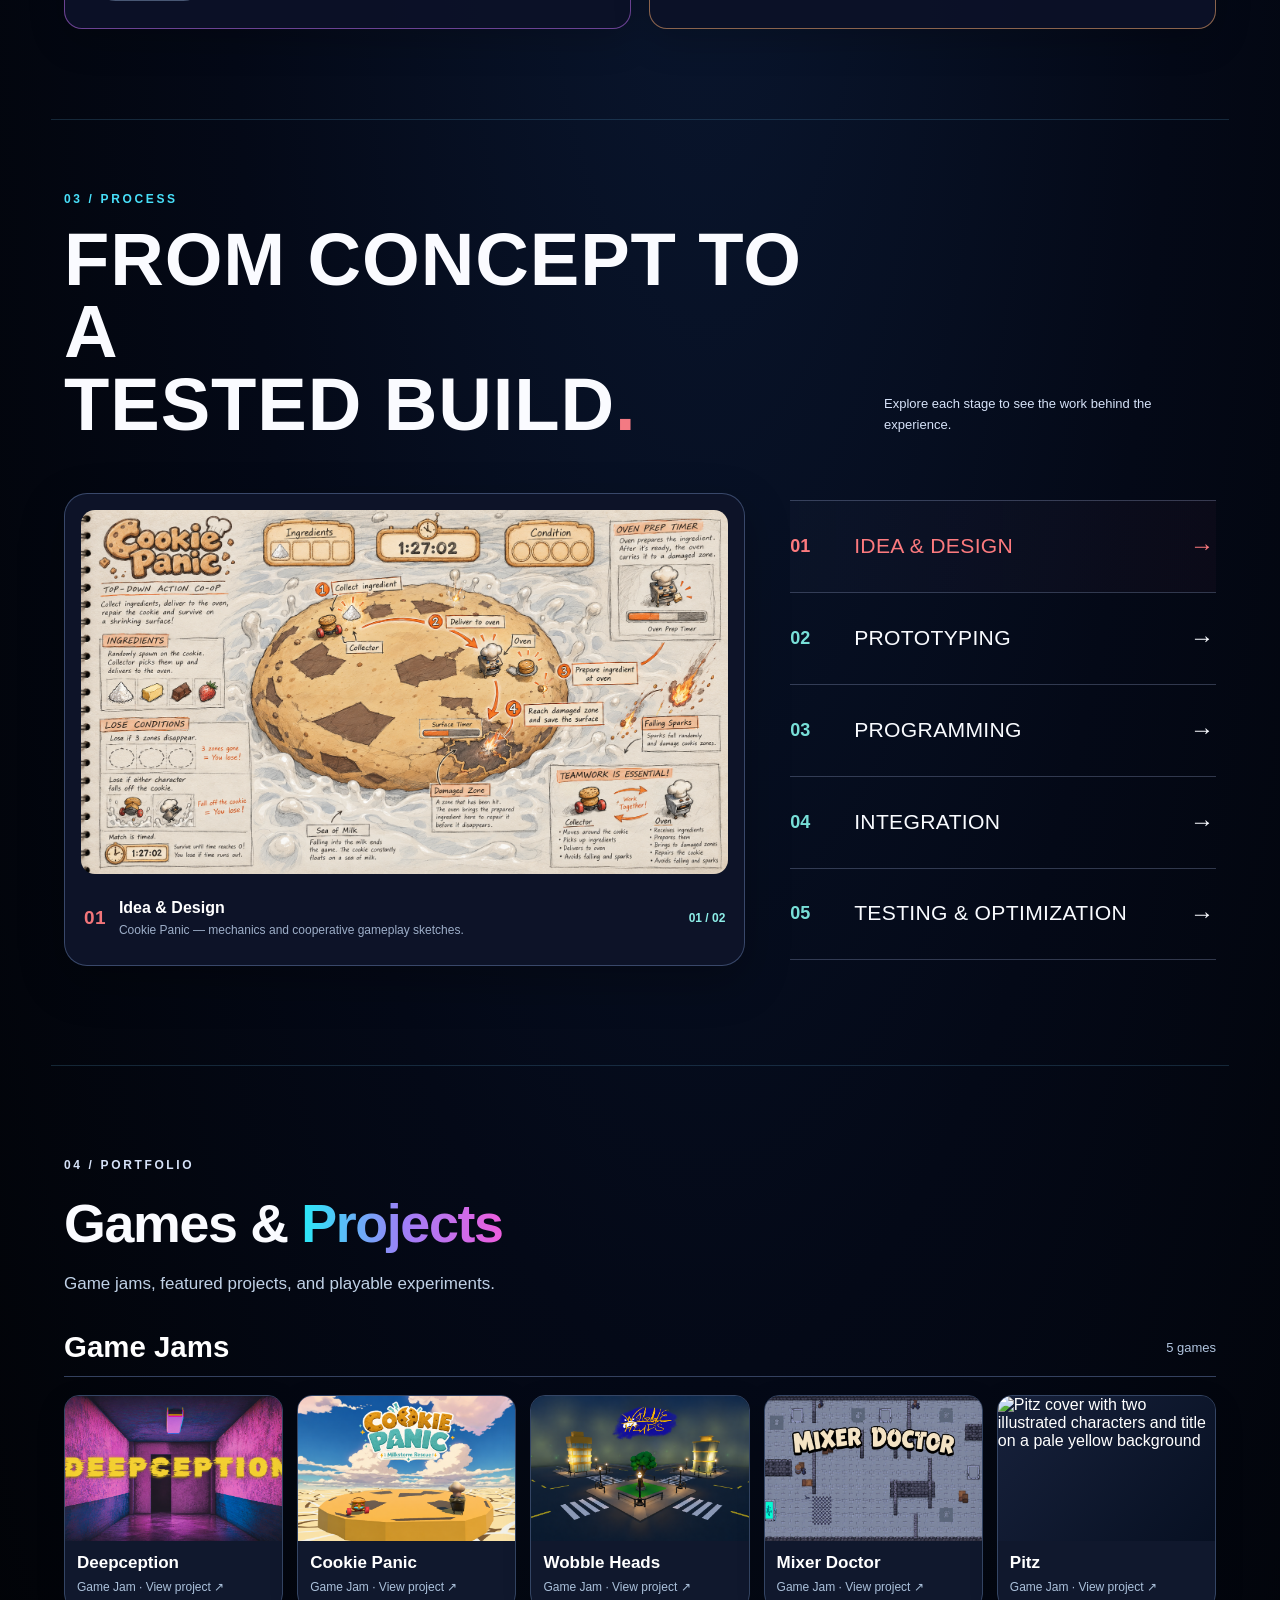
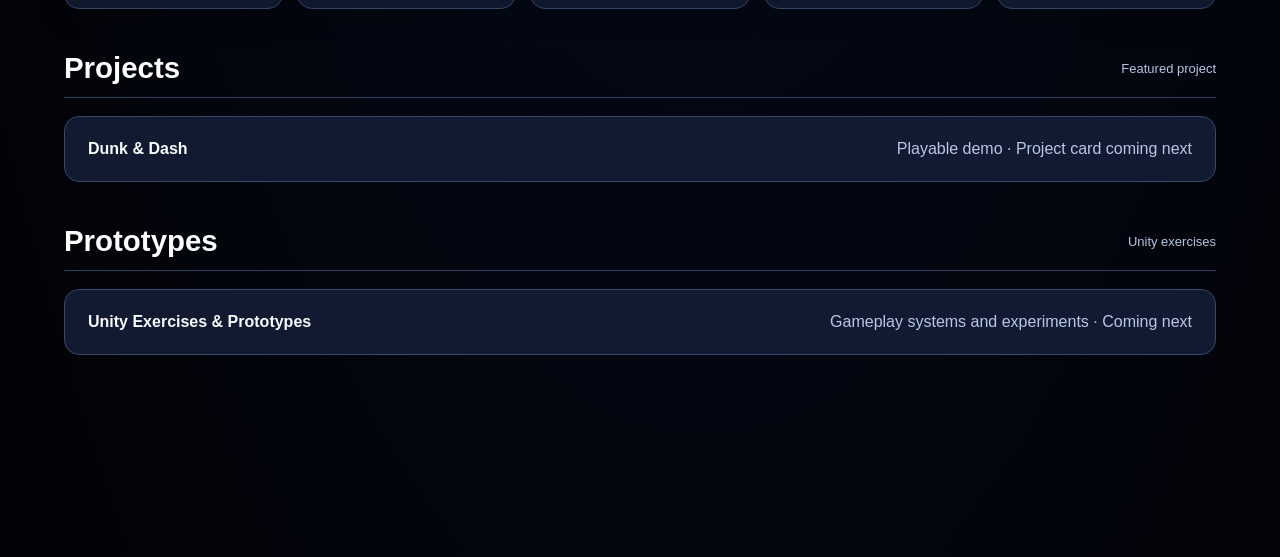
==== commit 46248cf4: "Pitz Game" ====
--- a/game-developer.html
+++ b/game-developer.html
@@ -94,7 +94,7 @@
  <button type="button" class="games-card games-card--active" data-open-cookie aria-haspopup="dialog" aria-controls="cookie-modal"><img src="assets/games/cookie-panic-cover.png" alt="Cookie Panic official cover with the collector and oven on a floating cookie" loading="lazy"><span class="games-card-copy"><strong>Cookie Panic</strong><small>Game Jam · View project ↗</small></span></button>
  <button type="button" class="games-card games-card--active" aria-haspopup="dialog" aria-controls="wobble-modal"><img src="assets/games/wobble-heads-cover.png" alt="Wobble Heads game cover: stylized city intersection at night" loading="lazy"><span class="games-card-copy"><strong>Wobble Heads</strong><small>Game Jam · View project ↗</small></span></button>
  <button type="button" class="games-card games-card--active" aria-haspopup="dialog" aria-controls="mixer-modal"><img src="assets/games/mixer-doctor-cover.png" alt="Mixer Doctor game cover: 2D laboratory level" loading="lazy"><span class="games-card-copy"><strong>Mixer Doctor</strong><small>Game Jam · View project ↗</small></span></button>
- <article class="games-card games-card--placeholder"><div class="games-card-placeholder" aria-hidden="true">PITZ</div><h4>Pitz</h4><small>Game Jam · Details coming soon</small></article>
+ <button type="button" class="games-card games-card--active" aria-haspopup="dialog" aria-controls="pitz-modal"><img src="assets/games/pitz-cover.png" alt="Pitz cover with two illustrated characters and title on a pale yellow background" loading="lazy"><span class="games-card-copy"><strong>Pitz</strong><small>Game Jam · View project ↗</small></span></button>
  </div></div>
  <div class="games-category reveal"><div class="games-category-heading"><h3>Projects</h3><span>Featured project</span></div><div class="games-soon-card"><strong>Dunk &amp; Dash</strong><span>Playable demo · Project card coming next</span></div></div>
  <div class="games-category reveal"><div class="games-category-heading"><h3>Prototypes</h3><span>Unity exercises</span></div><div class="games-soon-card"><strong>Unity Exercises &amp; Prototypes</strong><span>Gameplay systems and experiments · Coming next</span></div></div>
@@ -122,7 +122,7 @@
            <li>Integrated 3D assets and implemented the complete playable experience.</li>
         </ul></div>
         <div class="cookie-detail-group"><h3>Tools &amp; Technologies</h3><div class="cookie-tags"><span>Unity</span><span>C#</span><span>Game Design</span><span>Gameplay Programming</span><span>Systems Design</span><span>Asset Integration</span></div></div>
-        <a class="cookie-play-link" href="https://eduardo-riba.itch.io/cookie-panic" target="_blank" rel="noopener noreferrer" aria-label="Play Cookie Panic on itch.io (opens a new tab)"><span aria-hidden="true">▶</span> Play on itch.io <span aria-hidden="true">↗</span></a>
+        <a class="cookie-play-link" href="https://hamid-riba.itch.io/cookie-panic" target="_blank" rel="noopener noreferrer" aria-label="Play Cookie Panic on itch.io (opens a new tab)"><span aria-hidden="true">▶</span> Play on itch.io <span aria-hidden="true">↗</span></a>
       </div>
     </div>
   </div>
@@ -178,7 +178,7 @@
           <li>Implemented exaggerated cartoon-style head and body movement.</li>
         </ul></div>
         <div class="cookie-detail-group"><h3>Tools &amp; Technologies</h3><div class="cookie-tags"><span>Unity</span><span>C#</span><span>UI Programming</span><span>Character Animation</span><span>Gameplay Programming</span><span>Transform Systems</span></div></div>
-        <a class="cookie-play-link" href="https://eduardo-riba.itch.io/wobble-heads" target="_blank" rel="noopener noreferrer" aria-label="View Wobble Heads on itch.io (opens a new tab)"><span aria-hidden="true">▶</span> View on itch.io <span aria-hidden="true">↗</span></a>
+        <a class="cookie-play-link" href="https://hamid-riba.itch.io/wobble-heads" target="_blank" rel="noopener noreferrer" aria-label="View Wobble Heads on itch.io (opens a new tab)"><span aria-hidden="true">▶</span> View on itch.io <span aria-hidden="true">↗</span></a>
       </div>
     </div>
   </div>
@@ -206,9 +206,37 @@
      <li>Programmed enemy AI for player pursuit, disappearance, and movement through walls, integrating it with an existing spawn system.</li>
     </ul></div>
     <div class="cookie-detail-group"><h3>Tools &amp; Technologies</h3><div class="cookie-tags"><span>Unity 2D</span><span>C#</span><span>Level Design</span><span>Environment Design</span><span>Enemy AI</span><span>Physics 2D</span><span>Asset Creation</span></div></div>
-    <a class="cookie-play-link" href="https://itch.io/profile/eduardo-riba" target="_blank" rel="noopener noreferrer" aria-label="Find Mixer Doctor on itch.io (opens a new tab)"><span aria-hidden="true">▶</span> View on itch.io <span aria-hidden="true">↗</span></a>
+    <a class="cookie-play-link" href="https://hamid-riba.itch.io/mixer-doctor" target="_blank" rel="noopener noreferrer" aria-label="Find Mixer Doctor on itch.io (opens a new tab)"><span aria-hidden="true">▶</span> View on itch.io <span aria-hidden="true">↗</span></a>
    </div>
   </div>
  </div>
 </dialog>
+<dialog id="pitz-modal" class="cookie-modal" data-game-modal="pitz" aria-labelledby="pitz-modal-title">
+ <div class="cookie-modal-body">
+  <button type="button" class="cookie-close" data-game-close aria-label="Close Pitz details">×</button>
+  <div class="cookie-modal-grid">
+   <div class="cookie-media-column">
+    <div class="cookie-media-stage"><img src="assets/games/pitz-cover.png" alt="Pitz game cover"><video controls playsinline preload="none" hidden></video></div>
+    <div class="cookie-media-picker" aria-label="Pitz media">
+     <button type="button" class="cookie-media-option is-selected" data-game-media="cover" aria-pressed="true" aria-label="Show Pitz cover"><span class="cookie-thumb-image"><img src="assets/games/pitz-cover.png" alt="" loading="lazy"><span class="cookie-thumb-pill">IMAGE</span></span><span class="cookie-thumb-label">Cover<span aria-hidden="true">↗</span></span></button>
+     <button type="button" class="cookie-media-option" data-game-media="1" data-video-src="assets/games/pitz-gameplay-1.mp4" aria-pressed="false" aria-label="Play Pitz gameplay 1"><span class="cookie-thumb-image"><img src="assets/games/pitz-gameplay-1-thumb.jpg" alt="" loading="lazy"><span class="cookie-thumb-play" aria-hidden="true">▶</span><span class="cookie-thumb-pill">VIDEO 01</span></span><span class="cookie-thumb-label">Gameplay 1<span aria-hidden="true">↗</span></span></button>
+     <button type="button" class="cookie-media-option" data-game-media="2" data-video-src="assets/games/pitz-gameplay-2.mp4" aria-pressed="false" aria-label="Play Pitz gameplay 2"><span class="cookie-thumb-image"><img src="assets/games/pitz-gameplay-2-thumb.jpg" alt="" loading="lazy"><span class="cookie-thumb-play" aria-hidden="true">▶</span><span class="cookie-thumb-pill">VIDEO 02</span></span><span class="cookie-thumb-label">Gameplay 2<span aria-hidden="true">↗</span></span></button>
+     <button type="button" class="cookie-media-option" data-game-media="3" data-video-src="assets/games/pitz-gameplay-3.mp4" aria-pressed="false" aria-label="Play Pitz gameplay 3"><span class="cookie-thumb-image"><img src="assets/games/pitz-gameplay-3-thumb.jpg" alt="" loading="lazy"><span class="cookie-thumb-play" aria-hidden="true">▶</span><span class="cookie-thumb-pill">VIDEO 03</span></span><span class="cookie-thumb-label">Gameplay 3<span aria-hidden="true">↗</span></span></button>
+    </div>
+   </div>
+   <div class="cookie-detail-column">
+    <span class="cookie-type">Game Jam · Narrative Adventure</span>
+    <h2 id="pitz-modal-title">Pi<span>tz</span></h2>
+    <div class="cookie-detail-group"><h3>Overview</h3><p>A narrative-driven game inspired by the Popol Vuh, where characters enter an ancient manuscript and alter its story. The experience explores the importance of preserving historical documents and cultural heritage.</p></div>
+    <div class="cookie-detail-group"><h3>My Contributions</h3><ul>
+     <li>Developed the dialogue system to support storytelling and character interactions.</li>
+     <li>Implemented shaders for collectible and interactable objects to improve visual feedback.</li>
+     <li>Created and integrated visual elements to enhance the game's presentation.</li>
+    </ul></div>
+    <div class="cookie-detail-group"><h3>Tools &amp; Technologies</h3><div class="cookie-tags"><span>Unity</span><span>C#</span><span>Dialogue Systems</span><span>Shader Development</span><span>Interactive Objects</span><span>Visual Implementation</span></div></div>
+    <a class="cookie-play-link" href="https://sralmeja.itch.io/pitz-el-juego-de-los-dioses" target="_blank" rel="noopener noreferrer" aria-label="Browse games on itch.io (opens a new tab)"><span aria-hidden="true">▶</span> View on itch.io <span aria-hidden="true">↗</span></a>
+   </div>
+  </div>
+ </div>
+</dialog>
 </body></html>
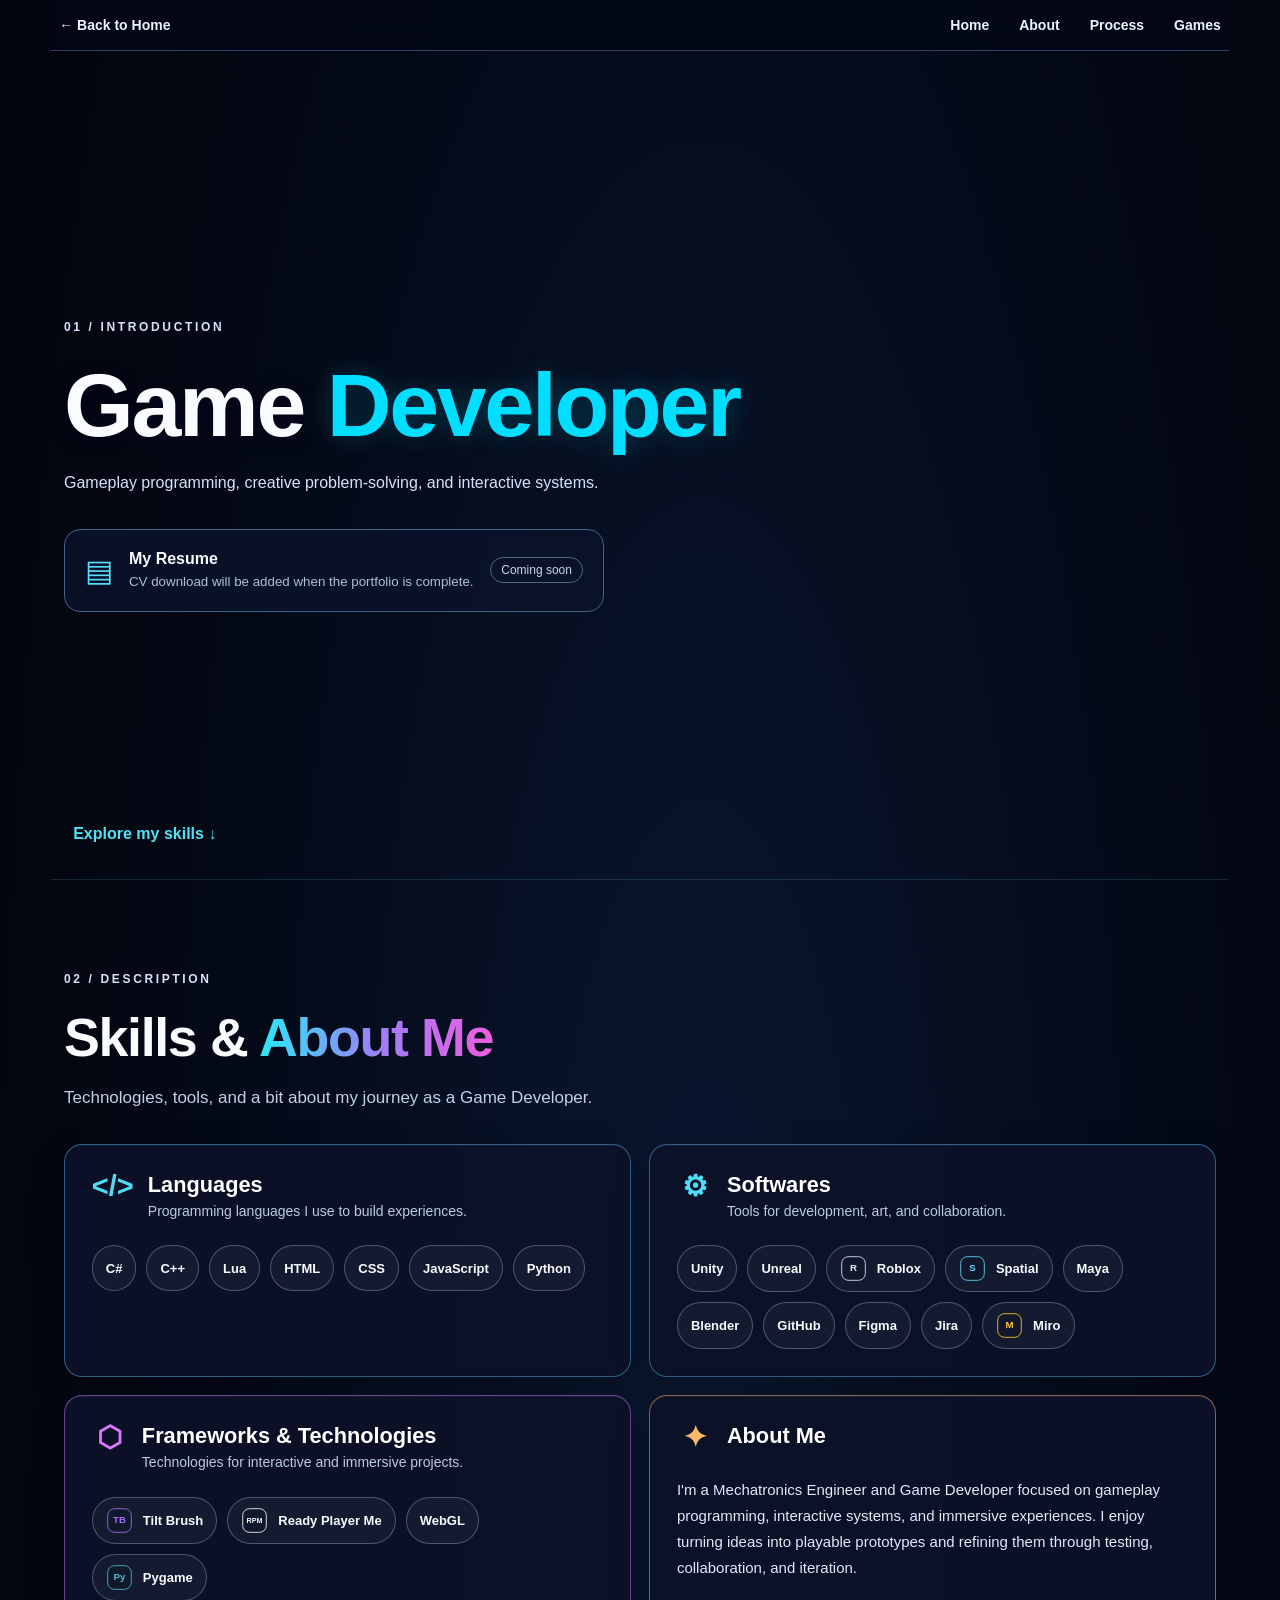
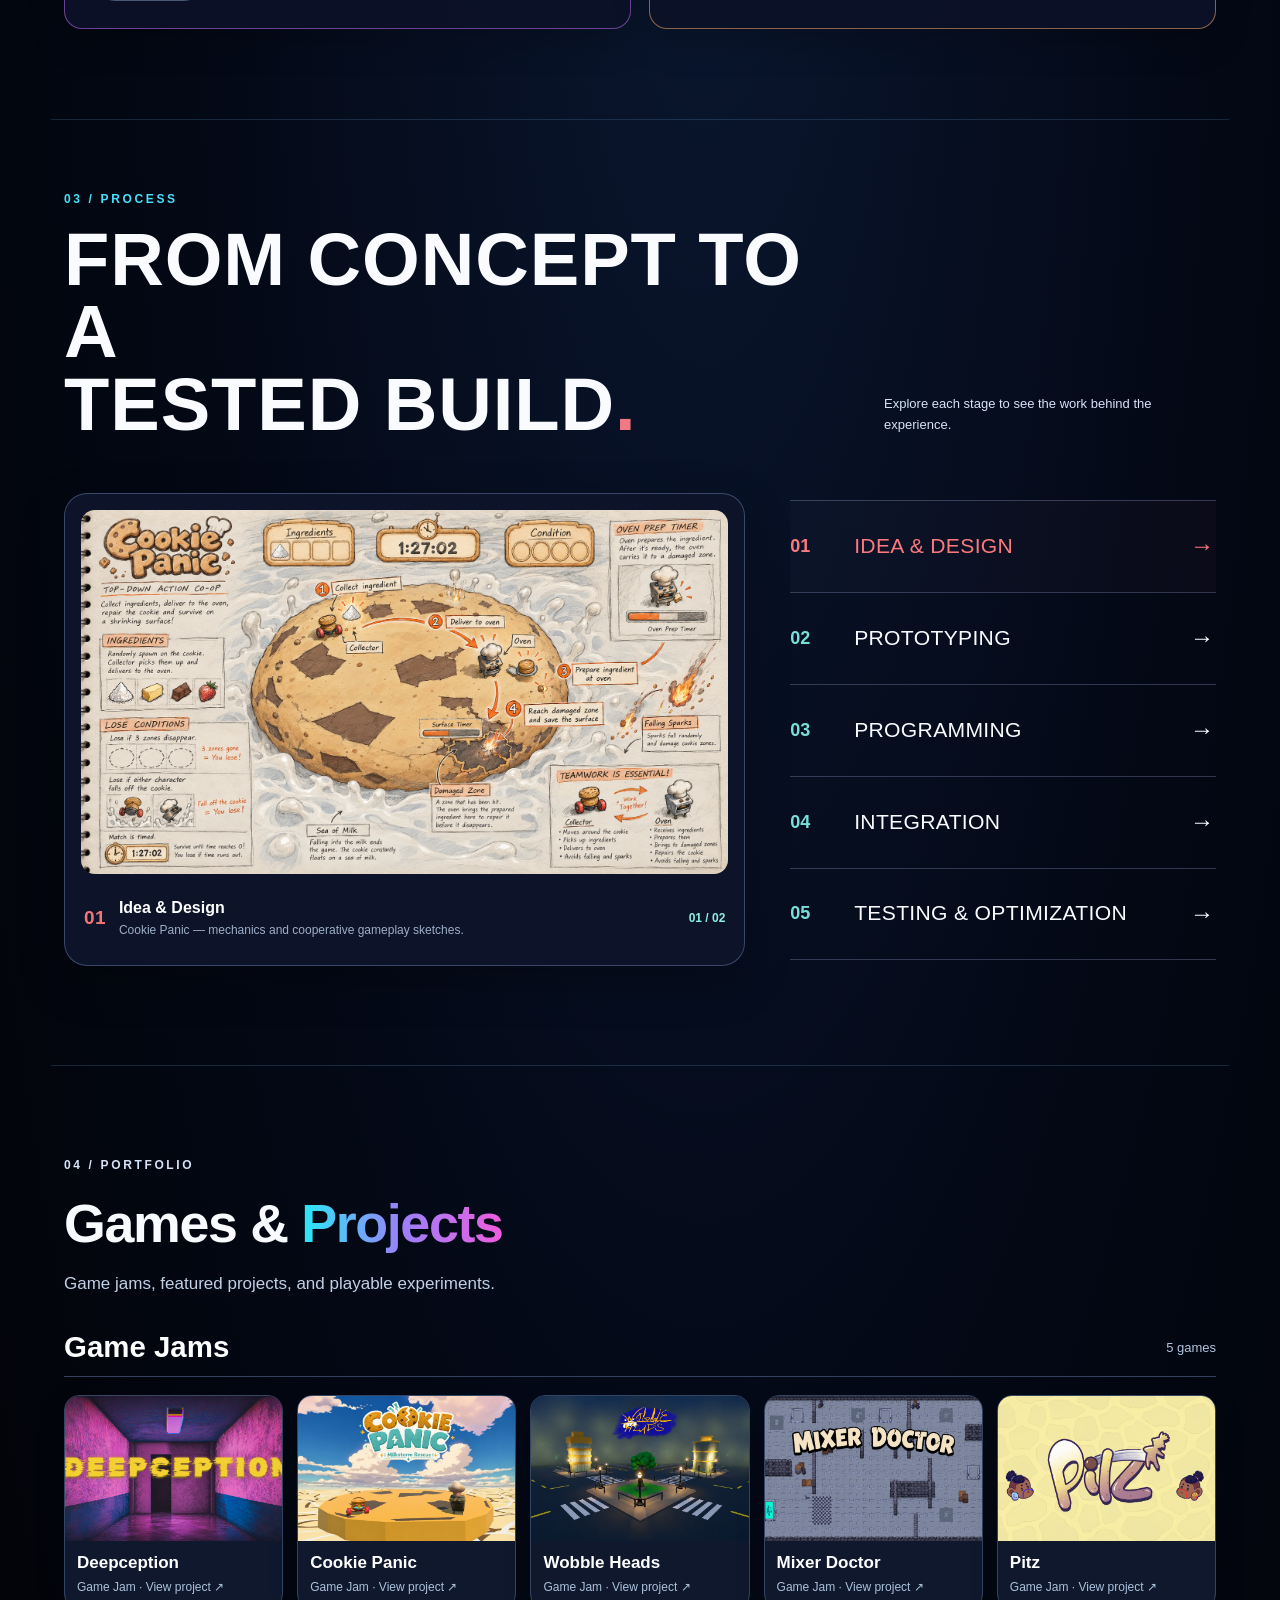
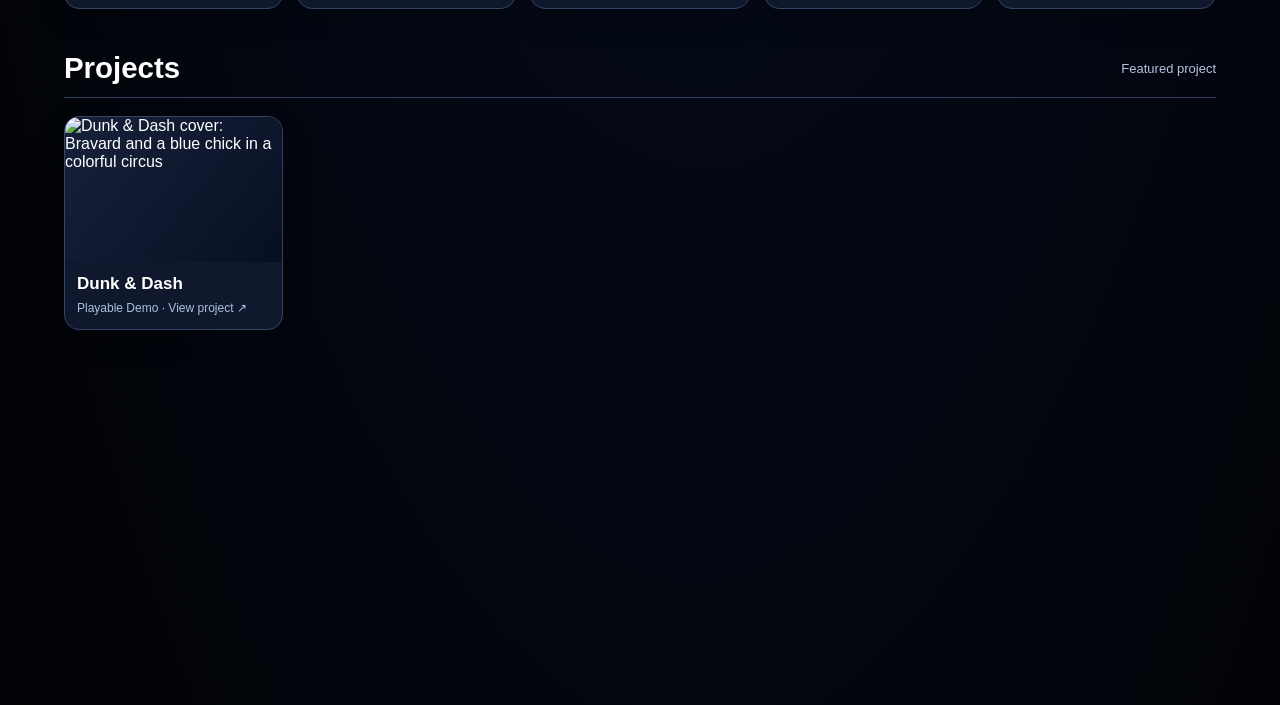
==== commit 4deca6d2: "Dunk & Dash game" ====
--- a/game-developer.html
+++ b/game-developer.html
@@ -96,7 +96,9 @@
  <button type="button" class="games-card games-card--active" aria-haspopup="dialog" aria-controls="mixer-modal"><img src="assets/games/mixer-doctor-cover.png" alt="Mixer Doctor game cover: 2D laboratory level" loading="lazy"><span class="games-card-copy"><strong>Mixer Doctor</strong><small>Game Jam · View project ↗</small></span></button>
  <button type="button" class="games-card games-card--active" aria-haspopup="dialog" aria-controls="pitz-modal"><img src="assets/games/pitz-cover.png" alt="Pitz cover with two illustrated characters and title on a pale yellow background" loading="lazy"><span class="games-card-copy"><strong>Pitz</strong><small>Game Jam · View project ↗</small></span></button>
  </div></div>
- <div class="games-category reveal"><div class="games-category-heading"><h3>Projects</h3><span>Featured project</span></div><div class="games-soon-card"><strong>Dunk &amp; Dash</strong><span>Playable demo · Project card coming next</span></div></div>
+ <div class="games-category reveal"><div class="games-category-heading"><h3>Projects</h3><span>Featured project</span></div>
+ <div class="games-card-grid"><button type="button" class="games-card games-card--active" aria-haspopup="dialog" aria-controls="dunk-modal"><img src="assets/games/dunk-dash-cover.png" alt="Dunk &amp; Dash cover: Bravard and a blue chick in a colorful circus" loading="lazy"><span class="games-card-copy"><strong>Dunk &amp; Dash</strong><small>Playable Demo · View project ↗</small></span></button></div>
+ </div>
  <div class="games-category reveal"><div class="games-category-heading"><h3>Prototypes</h3><span>Unity exercises</span></div><div class="games-soon-card"><strong>Unity Exercises &amp; Prototypes</strong><span>Gameplay systems and experiments · Coming next</span></div></div>
 </section>
 </main>
@@ -239,4 +241,34 @@
   </div>
  </div>
 </dialog>
+<dialog id="dunk-modal" class="cookie-modal" data-game-modal="dunk-dash" aria-labelledby="dunk-modal-title">
+ <div class="cookie-modal-body">
+  <button type="button" class="cookie-close" data-game-close aria-label="Close Dunk &amp; Dash details">×</button>
+  <div class="cookie-modal-grid">
+   <div class="cookie-media-column">
+    <div class="cookie-media-stage"><img src="assets/games/dunk-dash-cover.png" alt="Dunk &amp; Dash official game cover"><video controls playsinline preload="none" hidden></video></div>
+    <div class="cookie-media-picker" aria-label="Dunk &amp; Dash media">
+     <button type="button" class="cookie-media-option is-selected" data-game-media="cover" aria-pressed="true" aria-label="Show Dunk &amp; Dash cover"><span class="cookie-thumb-image"><img src="assets/games/dunk-dash-cover.png" alt="" loading="lazy"><span class="cookie-thumb-pill">IMAGE</span></span><span class="cookie-thumb-label">Cover<span aria-hidden="true">↗</span></span></button>
+<button type="button" class="cookie-media-option" data-game-media="1" data-video-src="assets/games/dunk-dash-gameplay-1.mp4" aria-pressed="false" aria-label="Play Dunk &amp; Dash gameplay 1"><span class="cookie-thumb-image"><img src="assets/games/dunk-dash-gameplay-1-thumb.jpg" alt="" loading="lazy"><span class="cookie-thumb-play" aria-hidden="true">▶</span><span class="cookie-thumb-pill">VIDEO 01</span></span><span class="cookie-thumb-label">Gameplay 1<span aria-hidden="true">↗</span></span></button>
+<button type="button" class="cookie-media-option" data-game-media="2" data-video-src="assets/games/dunk-dash-gameplay-2.mp4" aria-pressed="false" aria-label="Play Dunk &amp; Dash gameplay 2"><span class="cookie-thumb-image"><img src="assets/games/dunk-dash-gameplay-2-thumb.jpg" alt="" loading="lazy"><span class="cookie-thumb-play" aria-hidden="true">▶</span><span class="cookie-thumb-pill">VIDEO 02</span></span><span class="cookie-thumb-label">Gameplay 2<span aria-hidden="true">↗</span></span></button>
+<button type="button" class="cookie-media-option" data-game-media="3" data-video-src="assets/games/dunk-dash-gameplay-3.mp4" aria-pressed="false" aria-label="Play Dunk &amp; Dash gameplay 3"><span class="cookie-thumb-image"><img src="assets/games/dunk-dash-gameplay-3-thumb.jpg" alt="" loading="lazy"><span class="cookie-thumb-play" aria-hidden="true">▶</span><span class="cookie-thumb-pill">VIDEO 03</span></span><span class="cookie-thumb-label">Gameplay 3<span aria-hidden="true">↗</span></span></button>
+    </div>
+   </div>
+   <div class="cookie-detail-column">
+    <span class="cookie-type">Team Project · 3D Platformer · Playable Demo</span>
+    <h2 id="dunk-modal-title">Dunk <span>&amp; Dash</span></h2>
+    <div class="cookie-detail-group"><h3>My Role</h3><div class="cookie-tags"><span>Project Manager</span><span>Unity Developer</span></div></div>
+    <div class="cookie-detail-group"><h3>Overview</h3><p>A circus-themed vertical platformer where Bravard, a small chicken, must overcome obstacles, time his jumps, and escape rising water to survive the show.</p></div>
+    <div class="cookie-detail-group"><h3>My Contributions</h3><ul>
+     <li>Managed and coordinated the entire development lifecycle, overseeing team responsibilities, milestones, and project deliverables.</li>
+     <li>Led project planning and documentation, including the creation and organization of the Game Design Document (GDD).</li>
+     <li>Programmed scene management and transition systems in Unity using C#.</li>
+     <li>Implemented physics-based curtain animations and visual transitions between scenes.</li>
+    </ul></div>
+    <div class="cookie-detail-group"><h3>Tools &amp; Technologies</h3><div class="cookie-tags"><span>Unity</span><span>C#</span><span>Project Management</span><span>Game Design</span><span>GDD</span><span>Scene Management</span><span>Physics Simulation</span></div></div>
+    <a class="cookie-play-link" href="https://andres-mera.itch.io/dunk-dash" target="_blank" rel="noopener noreferrer" aria-label="Play Dunk &amp; Dash on itch.io (opens a new tab)"><span aria-hidden="true">▶</span> Play on itch.io <span aria-hidden="true">↗</span></a>
+   </div>
+  </div>
+ </div>
+</dialog>
 </body></html>
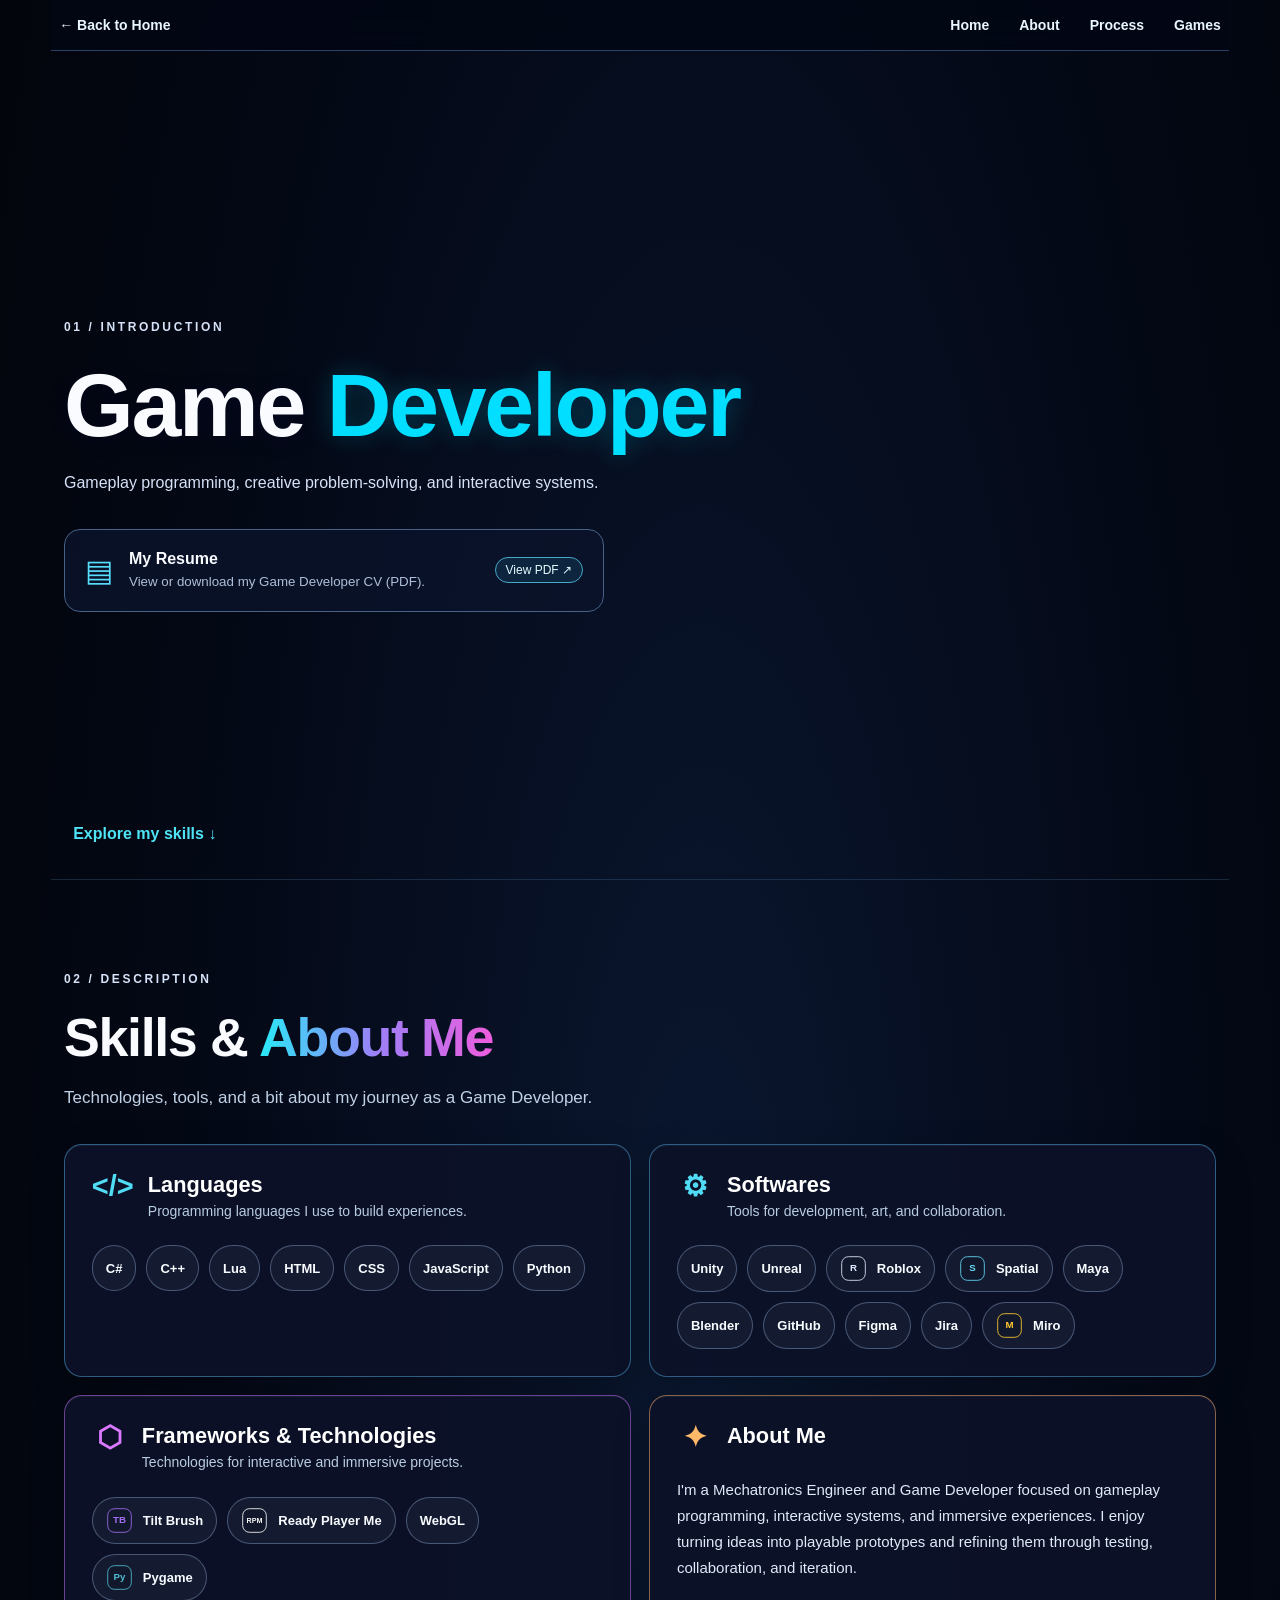
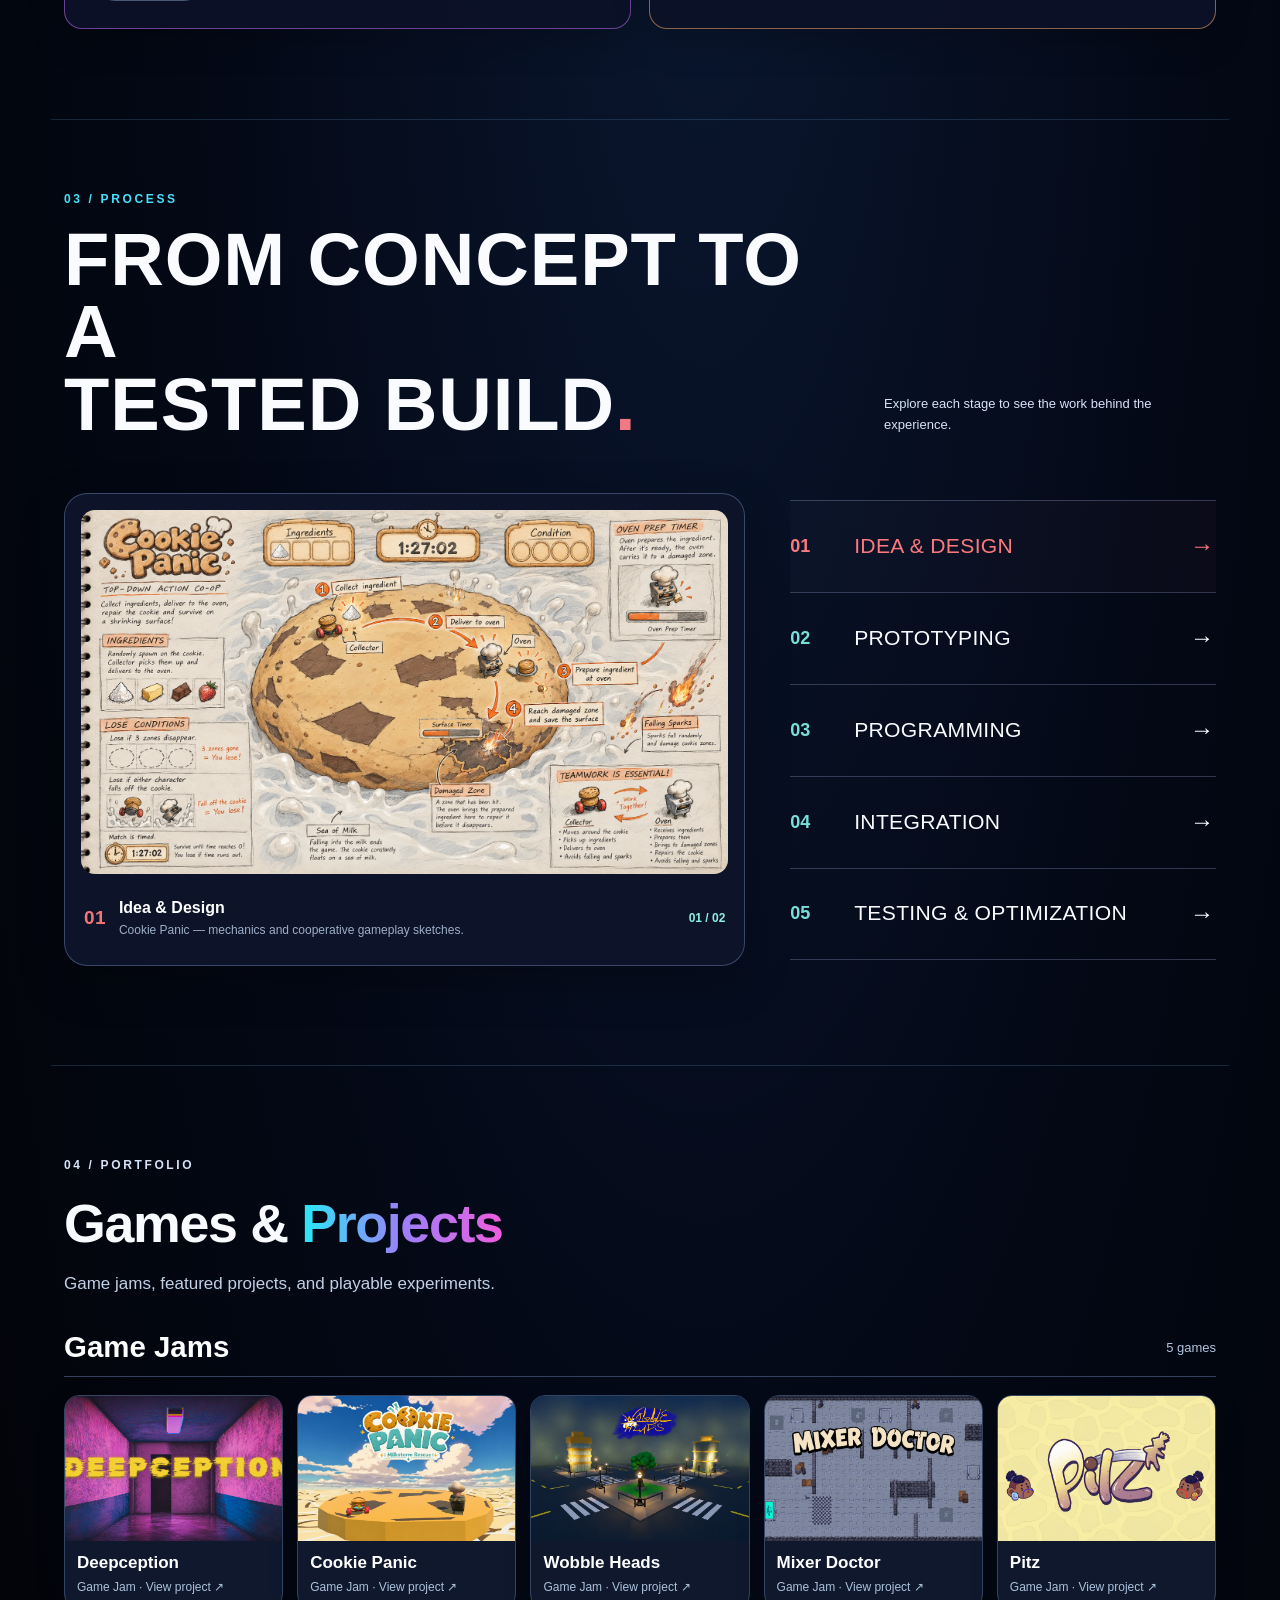
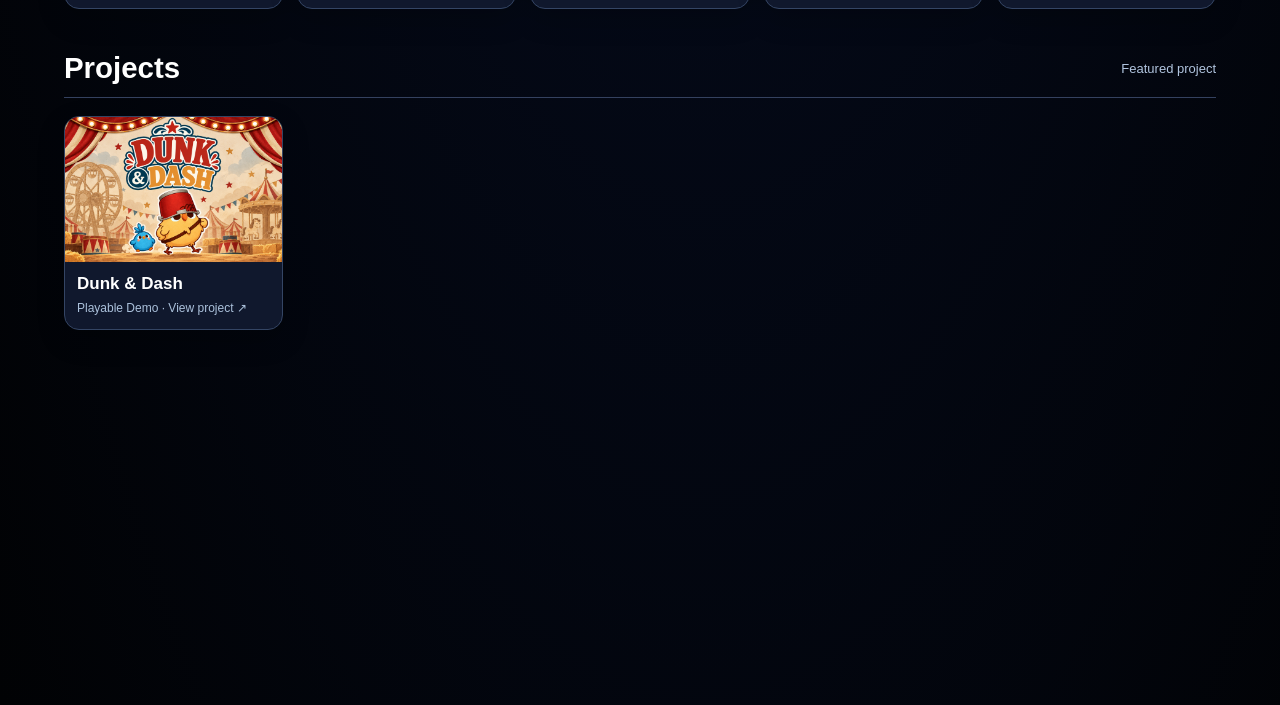
==== commit dadc95c5: "cv" ====
--- a/game-developer.html
+++ b/game-developer.html
@@ -13,6 +13,7 @@
 <link rel="stylesheet" href="games-modal.css">
 <script defer src="games-modal.js"></script>
 
+<link rel="stylesheet" href="cv-download.css">
 </head><body class="inner-page game-page">
 <canvas id="game-glitch" aria-hidden="true"></canvas>
 <main class="inner-container game-inner">
@@ -23,7 +24,7 @@
 <section class="game-panel game-intro" id="intro" aria-labelledby="intro-heading">
 <div class="reveal"><p class="section-overline">01 / INTRODUCTION</p><h1 id="intro-heading">Game <span class="name-first">Developer</span></h1>
 <p>Gameplay programming, creative problem-solving, and interactive systems.</p>
-<div class="cv-placeholder" aria-label="Resume coming soon"><span class="cv-icon" aria-hidden="true">▤</span><div><strong>My Resume</strong><small>CV download will be added when the portfolio is complete.</small></div><span class="cv-coming">Coming soon</span></div>
+<a class="cv-placeholder cv-download" href="assets/documents/Hamid_Riba_CV_Game_Developer.pdf" target="_blank" rel="noopener" aria-label="View and download Game Developer resume (PDF)"><span class="cv-icon" aria-hidden="true">▤</span><span class="cv-download-copy"><strong>My Resume</strong><small>View or download my Game Developer CV (PDF).</small></span><span class="cv-coming">View PDF ↗</span></a>
 </div><a class="continue-link" href="#description">Explore my skills <span aria-hidden="true">↓</span></a>
 </section>
 <section class="game-panel game-description" id="description" aria-labelledby="skills-heading">
--- a/cv-download.css
+++ b/cv-download.css
@@ -0,0 +1,8 @@
+/* CV download cards — scoped to Game Developer and XR Developer only. */
+.game-page a.cv-download{color:inherit;text-decoration:none;cursor:pointer;transition:border-color .18s ease,box-shadow .18s ease,transform .18s ease;}
+.game-page a.cv-download:hover{border-color:#65e8fb;box-shadow:0 0 24px rgba(42,214,250,.17);transform:translateY(-2px);}
+.game-page a.cv-download:focus-visible{outline:3px solid #83e7ff;outline-offset:4px;}
+.game-page .cv-download-copy{display:block;min-width:0;flex:1;}
+.game-page a.cv-download .cv-coming{color:#e4faff;border-color:#46a7c9;background:rgba(44,176,210,.12);}
+@media(max-width:520px){.game-page a.cv-download{flex-wrap:wrap}.game-page a.cv-download .cv-coming{margin-left:auto;}}
+@media(prefers-reduced-motion:reduce){.game-page a.cv-download{transition:none;}}
